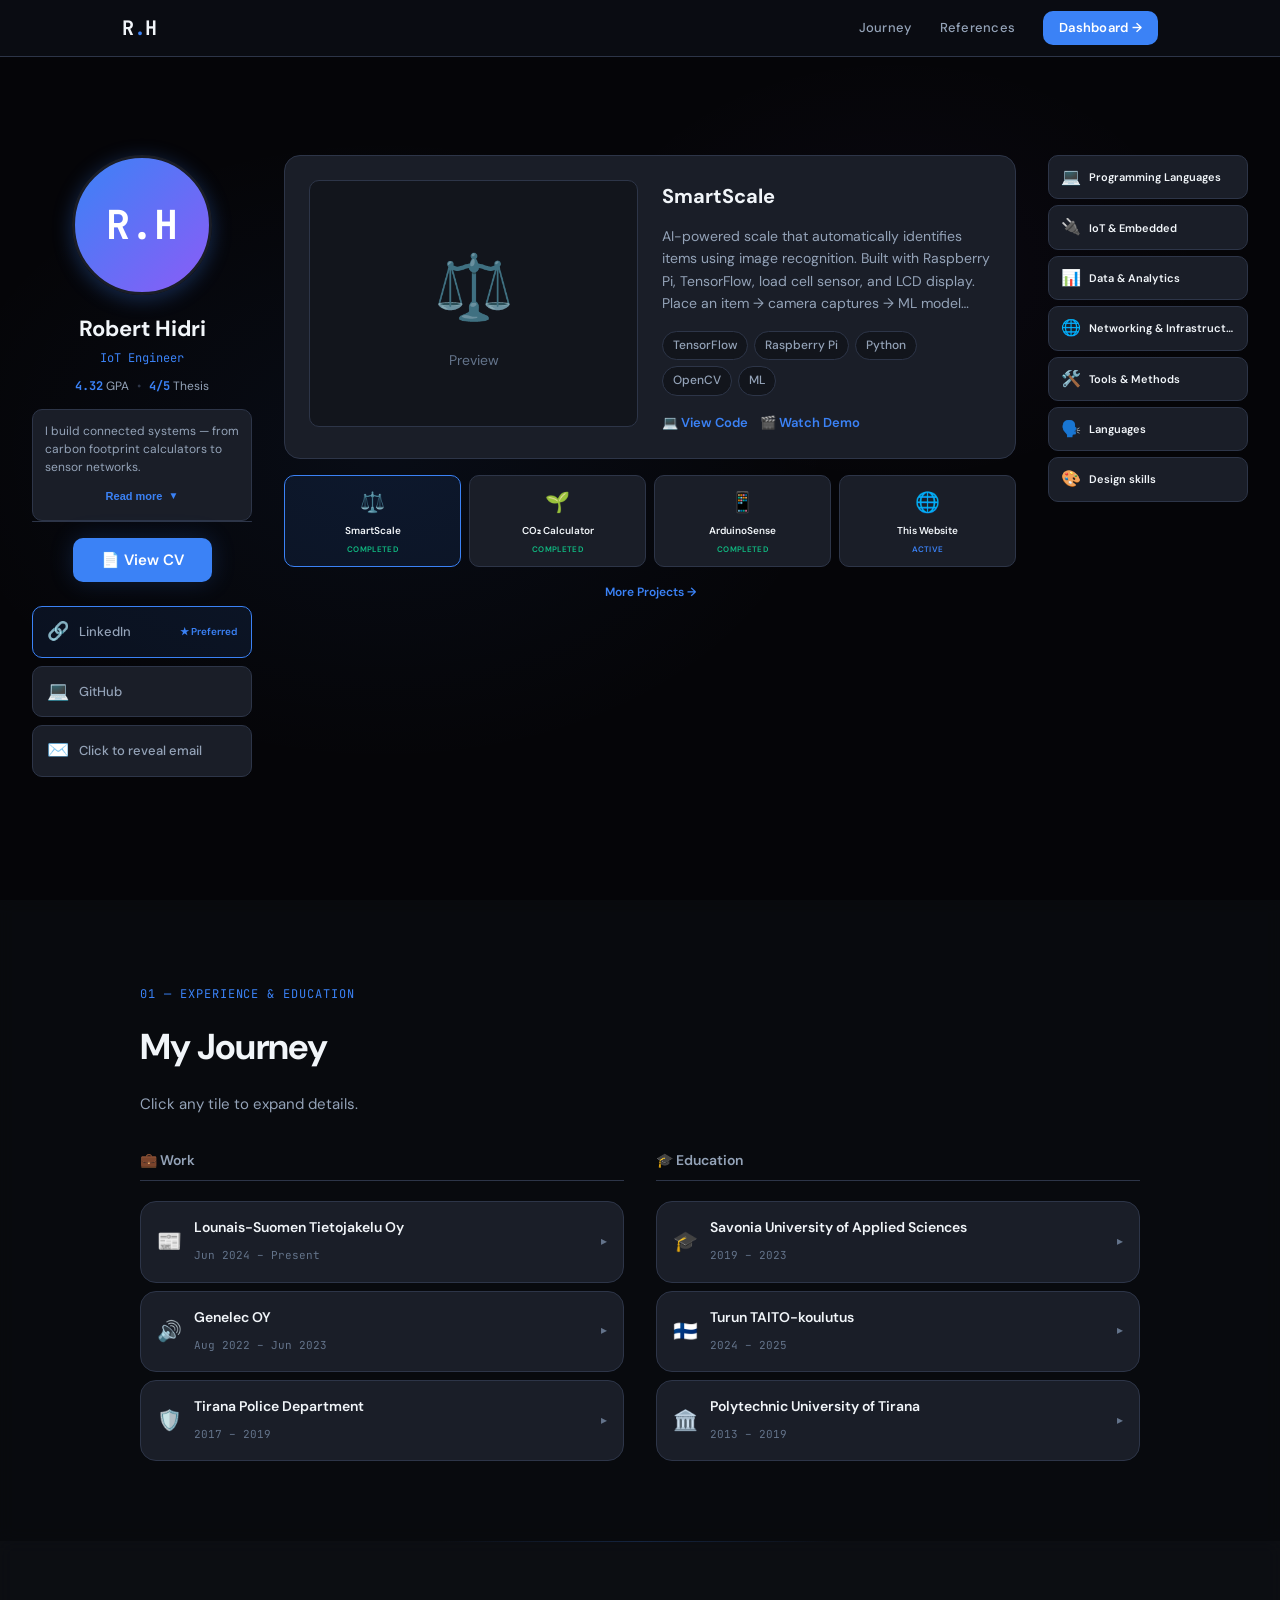
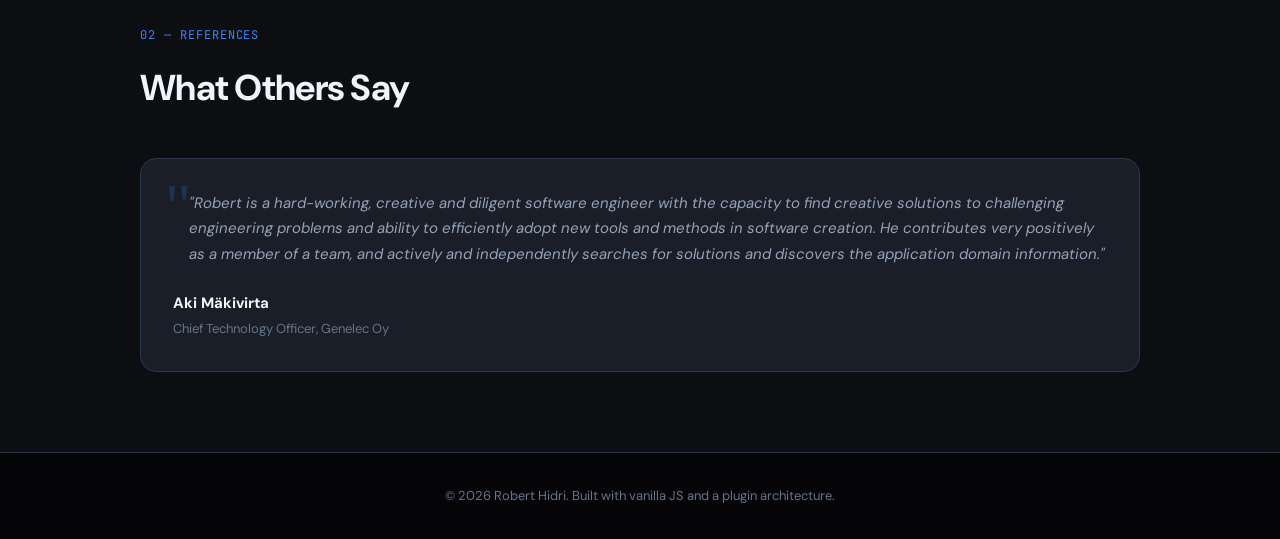
==== index.html @ 97deeb4b "adding image" ====
<!DOCTYPE html>

<html lang="en">


<head>








    <meta charset="UTF-8">
    <meta name="viewport" content="width=device-width, initial-scale=1.0">
    <meta name="description" content="Robert Hidri — IoT Engineer based in Finland. Building connected systems from carbon footprint calculators to sensor networks. Python, embedded systems, industrial IoT.">
    <meta name="keywords" content="IoT Engineer, Software Developer, Python, Embedded Systems, Finland, Turku, Carbon Footprint, Genelec">
    <meta name="author" content="Robert Hidri">
    <title>Robert Hidri — IoT Engineer</title>
    

    <!-- Open Graph for LinkedIn/Facebook sharing -->
    <meta property="og:title" content="Robert Hidri — IoT Engineer">
    <meta property="og:description" content="Building CO2 calculator based on product stack. Problem solver who explains complex tech through stories and analogies.">
    <meta property="og:type" content="website">
    <meta property="og:url" content="https://robert26912.github.io/portofolio/">
    <meta property="og:image" content="https://robert26912.github.io/portofolio/og-image.png">
    <meta property="og:image:width" content="1200">
    <meta property="og:image:height" content="630">
    <meta property="og:locale" content="en_US">
    <meta property="og:site_name" content="Robert Hidri Portfolio">
    

    <!-- Twitter Card -->
    <meta name="twitter:card" content="summary_large_image">
    <meta name="twitter:title" content="Robert Hidri — IoT Engineer">
    <meta name="twitter:description" content="Building connected systems from carbon footprint calculators to sensor networks.">
    <meta name="twitter:image" content="https://robert26912.github.io/portofolio/og-image.png">
    

    <!-- Favicon -->
    <link rel="icon" type="image/svg+xml" href="data:image/svg+xml,<svg xmlns='http://www.w3.org/2000/svg' viewBox='0 0 100 100'><text y='.9em' font-size='90'>⚡</text></svg>">
    
    <link rel="preconnect" href="https://fonts.googleapis.com">
    <link rel="preconnect" href="https://fonts.gstatic.com" crossorigin>
    <link href="https://fonts.googleapis.com/css2?family=DM+Sans:ital,wght@0,400;0,500;0,700&family=JetBrains+Mono:wght@400;500&display=swap" rel="stylesheet">
    <link rel="stylesheet" href="style.css">
    <link rel="stylesheet" href="responsive.css">




</head>

<body>


    <!-- ===== NAV ===== -->
    <nav class="nav">
        <div class="nav-inner">
            <a href="index.html" class="nav-logo">R<span class="accent">.</span>H</a>
            <div class="nav-links">
                <a href="#experience">Journey</a>
                <a href="#references">References</a>
                <a href="dashboard.html" class="nav-cta">Dashboard →</a>
            </div>
        </div>
    </nav>







    <!-- ===== HERO + PROJECTS COMBINED ===== -->
    <header class="hero-compact">




        <div class="hero-layout">



            <!-- Left Column: Profile + Contact -->
            <div class="left-column">



                <!-- Profile Card (Static Photo + Expandable Bio) -->
                <div class="profile-card" id="profileCard">




                    <!-- Static Photo -->
                    <div class="profile-photo-wrapper">

                        <div class="profile-photo" id="profilePhoto">
                            <span class="photo-placeholder">R.H</span>
                        </div>


                    </div>


                    
                    <h1 class="profile-name" id="heroName">Robert Hidri</h1>
                    <p class="profile-title" id="heroTitle">IoT Engineer</p>
                    


                    <!-- Quick Stats (always visible) -->
                    <div class="profile-quick-stats">
                        <span class="quick-stat"><strong>4.32</strong> GPA</span>
                        <span class="quick-stat-divider">•</span>
                        <span class="quick-stat"><strong>4/5</strong> Thesis</span>
                    </div>
                    

                    <!-- Expandable Bio Section -->
                    <div class="profile-bio-wrapper" id="bioWrapper">


                        <div class="profile-bio-preview" onclick="toggleBio()">
                            <p class="bio-teaser" id="bioTeaser">Building connected systems — from carbon footprint calculators to sensor networks.</p>
                            <button class="bio-expand-btn" id="bioExpandBtn">
                                <span class="expand-text">Read more</span>
                                <span class="expand-icon">▼</span>
                            </button>

                        </div>


                        <div class="profile-bio-full" id="bioFull">
                            <p class="bio-full-text" id="bioFullText">Loading...</p>
                            <div class="bio-highlights" id="bioHighlights"></div>
                        </div>



                    </div>
                    


                    <button class="btn btn-primary btn-sm" onclick="openCVModal()">📄 View CV</button>
                </div>



                <!-- Contact Tiles (below profile) -->
                <div class="contact-mini" id="contactMini">
                    <!-- Populated by JS -->
                </div>



            </div>



            <!-- Center: Project Showcase -->
            <div class="center-column">





                <div class="showcase-preview">




                    <div class="preview-media" id="previewMedia">

                        <div class="preview-placeholder">
                            <span class="preview-icon">🌱</span>
                            <span class="preview-text">Carbon Footprint Calculator</span>
                        </div>

                    </div>



                    <div class="preview-info" id="previewDetails">

                        <h3 class="preview-title">Select a Project</h3>
                        <p class="preview-description">Hover on tiles below to preview.</p>

                        <div class="preview-tags"></div>
                        <div class="preview-links"></div>

                    </div>





                </div>
                

                <!-- Project Tiles Row -->
                <div class="showcase-tiles" id="projectTiles">
                    <!-- Populated by JS -->
                </div>

                <a href="dashboard.html" class="showcase-more">More Projects →</a>



            </div>




            <!-- Right Column: Skills Tabs -->
            <div class="right-column">

                <div class="skills-sidebar" id="skillsSidebar">
                    <!-- Populated by JS -->
                </div>

            </div>





        </div>







    </header>














    <main>


        




        <!-- ===== EXPERIENCE & EDUCATION ===== -->
        <section id="experience" class="section">


            <div class="section-inner">





                <span class="section-tag">01 — Experience & Education</span>
                <h2>My Journey</h2>
                <p class="section-subtitle">Click any tile to expand details.</p>
                




                <div class="journey-grid">


                    <!-- Experience tiles -->
                    <div class="journey-column">
                        <h3 class="journey-heading">💼 Work</h3>
                        <div class="journey-tiles" id="experienceTiles"></div>
                    </div>
                    


                    <!-- Education tiles -->
                    <div class="journey-column">
                        <h3 class="journey-heading">🎓 Education</h3>
                        <div class="journey-tiles" id="educationTiles"></div>
                    </div>



                </div>








            </div>






        </section>








        <!-- ===== REFERENCES ===== -->
        <section id="references" class="section section-alt">

            <div class="section-inner">



                <span class="section-tag">02 — References</span>
                <h2>What Others Say</h2>


                <div class="references-grid" id="referencesGrid"></div>



            </div>


        </section>






    </main>









    <!-- CV Modal -->
    <div id="cvModal" class="modal">


        <div class="modal-content modal-cv">





            <div class="modal-header">
                <h3>📄 Curriculum Vitae</h3>
                <button class="modal-close" onclick="closeCVModal()">×</button>
            </div>



            <div class="modal-body">
                <iframe src="Robert_Hidri_CV.pdf" class="cv-preview"></iframe>
            </div>



            <div class="modal-footer">
                <a href="Robert_Hidri_CV.pdf" download class="btn btn-primary">⬇️ Download PDF</a>
                <button class="btn btn-ghost" onclick="closeCVModal()">Close</button>
            </div>




        </div>



    </div>









    <footer class="footer">

        <div class="footer-inner">
            <p>&copy; 2026 Robert Hidri. Built with vanilla JS and a plugin architecture.</p>
        </div>

    </footer>


    <script src="profile-loader.js"></script>



</body>













</html>
---- style.css ----
/* ===========================================
   DESIGN SYSTEM — Robert Hidri Portfolio
   
   Aesthetic: Technical-clean with warmth
   Font: DM Sans (body) + JetBrains Mono (code/accents)
   Palette: Deep navy + electric blue accent + warm grays
   =========================================== */

/* --- Variables --- */
:root {
    --bg:          #0a0c10;
    --bg-surface:  #12151c;
    --bg-card:     #1a1e28;
    --bg-alt:      #0e1116;
    --border:      #2d3548;
    --border-hover:#4a5568;

    --text:        #f1f5f9;
    --text-muted:  #94a3b8;
    --text-dim:    #64748b;

    --accent:      #3b82f6;
    --accent-glow: rgba(59, 130, 246, 0.2);
    --accent-dark: #2563eb;
    --accent-soft: rgba(59, 130, 246, 0.1);

    --font:       'DM Sans', -apple-system, sans-serif;
    --font-mono:  'JetBrains Mono', 'Courier New', monospace;

    --radius:      0.625rem;
    --radius-lg:   1rem;
    --transition:  0.25s cubic-bezier(0.4, 0, 0.2, 1);
}

/* --- Reset --- */
*, *::before, *::after {
    margin: 0;
    padding: 0;
    box-sizing: border-box;
}

html {
    scroll-behavior: smooth;
    scroll-padding-top: 5rem;
}

body {
    font-family: var(--font);
    line-height: 1.65;
    color: var(--text);
    background: #050508;
    -webkit-font-smoothing: antialiased;
    position: relative;
    overflow-x: hidden;
}

/* --- Floating Orbs Container --- */
.orbs-container {
    position: fixed;
    top: 0;
    left: 0;
    width: 100%;
    height: 100%;
    z-index: -1;
    overflow: hidden;
    pointer-events: none;
}

/* --- Individual Orbs --- */
.orb {
    position: absolute;
    border-radius: 50%;
    filter: blur(3px);
    opacity: 0.25;
}

/* Orb glow effect */
.orb::before {
    content: '';
    position: absolute;
    inset: -100%;
    border-radius: 50%;
    background: inherit;
    filter: blur(80px);
    opacity: 0.3;
}

/* Blue orbs */
.orb-blue {
    background: radial-gradient(circle at 30% 30%, 
        rgba(100, 160, 255, 0.8) 0%, 
        rgba(59, 130, 246, 0.6) 40%, 
        rgba(59, 130, 246, 0.2) 70%,
        transparent 100%);
    box-shadow: 
        0 0 20px rgba(59, 130, 246, 0.3),
        0 0 40px rgba(59, 130, 246, 0.2),
        inset 0 0 20px rgba(255, 255, 255, 0.1);
}

/* Purple orbs */
.orb-purple {
    background: radial-gradient(circle at 30% 30%, 
        rgba(180, 130, 255, 0.8) 0%, 
        rgba(139, 92, 246, 0.6) 40%, 
        rgba(139, 92, 246, 0.2) 70%,
        transparent 100%);
    box-shadow: 
        0 0 20px rgba(139, 92, 246, 0.3),
        0 0 40px rgba(139, 92, 246, 0.2),
        inset 0 0 20px rgba(255, 255, 255, 0.1);
}

/* Indigo orbs */
.orb-indigo {
    background: radial-gradient(circle at 30% 30%, 
        rgba(140, 140, 255, 0.8) 0%, 
        rgba(99, 102, 241, 0.6) 40%, 
        rgba(99, 102, 241, 0.2) 70%,
        transparent 100%);
    box-shadow: 
        0 0 20px rgba(99, 102, 241, 0.3),
        0 0 40px rgba(99, 102, 241, 0.2),
        inset 0 0 20px rgba(255, 255, 255, 0.1);
}

/* Orb sizes */
.orb-sm { width: 80px; height: 80px; }
.orb-md { width: 140px; height: 140px; }
.orb-lg { width: 200px; height: 200px; }
.orb-xl { width: 280px; height: 280px; }

/* Float animations - different speeds and paths */
@keyframes float1 {
    0%, 100% { transform: translate(0, 0) scale(1); }
    25% { transform: translate(30px, -40px) scale(1.05); }
    50% { transform: translate(-20px, -80px) scale(0.95); }
    75% { transform: translate(40px, -40px) scale(1.02); }
}

@keyframes float2 {
    0%, 100% { transform: translate(0, 0) scale(1); }
    33% { transform: translate(-50px, -30px) scale(1.03); }
    66% { transform: translate(30px, -60px) scale(0.97); }
}

@keyframes float3 {
    0%, 100% { transform: translate(0, 0) scale(1); }
    20% { transform: translate(40px, -20px) scale(0.98); }
    40% { transform: translate(-30px, -50px) scale(1.04); }
    60% { transform: translate(20px, -70px) scale(0.96); }
    80% { transform: translate(-40px, -30px) scale(1.02); }
}

@keyframes float4 {
    0%, 100% { transform: translate(0, 0) scale(1); }
    50% { transform: translate(-60px, -100px) scale(1.05); }
}

@keyframes pulse {
    0%, 100% { opacity: 0.5; }
    50% { opacity: 0.8; }
}

/* Individual orb positions and animations */
.orb-1 {
    top: 10%;
    left: 5%;
    animation: float1 25s ease-in-out infinite, pulse 8s ease-in-out infinite;
}

.orb-2 {
    top: 60%;
    left: 85%;
    animation: float2 30s ease-in-out infinite, pulse 10s ease-in-out infinite 2s;
}

.orb-3 {
    top: 30%;
    left: 75%;
    animation: float3 20s ease-in-out infinite, pulse 7s ease-in-out infinite 1s;
}

.orb-4 {
    top: 80%;
    left: 15%;
    animation: float4 35s ease-in-out infinite, pulse 12s ease-in-out infinite 3s;
}

.orb-5 {
    top: 45%;
    left: 50%;
    animation: float1 28s ease-in-out infinite reverse, pulse 9s ease-in-out infinite 4s;
}

.orb-6 {
    top: 15%;
    left: 60%;
    animation: float2 22s ease-in-out infinite, pulse 6s ease-in-out infinite;
}

.orb-7 {
    top: 70%;
    left: 40%;
    animation: float3 32s ease-in-out infinite reverse, pulse 11s ease-in-out infinite 2s;
}

.orb-8 {
    top: 5%;
    left: 30%;
    animation: float4 26s ease-in-out infinite, pulse 8s ease-in-out infinite 1s;
}

.orb-9 {
    top: 50%;
    left: 10%;
    animation: float1 24s ease-in-out infinite, pulse 7s ease-in-out infinite 3s;
}

.orb-10 {
    top: 85%;
    left: 70%;
    animation: float2 29s ease-in-out infinite reverse, pulse 10s ease-in-out infinite;
}

a {
    color: var(--accent);
    text-decoration: none;
    transition: color var(--transition);
}
a:hover { color: #60a5fa; }

img { max-width: 100%; display: block; }

/* --- Nav --- */
.nav {
    position: fixed;
    top: 0;
    left: 0;
    right: 0;
    z-index: 1000;
    background: rgba(12, 15, 20, 0.85);
    backdrop-filter: blur(12px);
    border-bottom: 1px solid var(--border);
}

.nav-inner {
    max-width: 1100px;
    margin: 0 auto;
    padding: 0 2rem;
    height: 3.5rem;
    display: flex;
    align-items: center;
    justify-content: space-between;
}

.nav-logo {
    font-family: var(--font-mono);
    font-size: 1.25rem;
    font-weight: 700;
    color: var(--text);
    letter-spacing: -0.02em;
}
.nav-logo:hover { color: var(--text); }
.nav-logo .accent { color: var(--accent); }

.nav-links {
    display: flex;
    align-items: center;
    gap: 1.75rem;
}

.nav-links a {
    font-size: 0.8125rem;
    font-weight: 500;
    color: var(--text-muted);
    letter-spacing: 0.02em;
    transition: color var(--transition);
}
.nav-links a:hover { color: var(--text); }

.nav-cta {
    padding: 0.4rem 1rem !important;
    background: var(--accent);
    color: white !important;
    border-radius: var(--radius);
    font-weight: 600 !important;
}
.nav-cta:hover { background: var(--accent-dark); color: white !important; }

/* Work in Progress Badge */
.wip-badge {
    display: inline-flex;
    align-items: center;
    gap: 0.375rem;
    padding: 0.25rem 0.625rem;
    font-size: 0.6875rem;
    font-weight: 600;
    text-transform: uppercase;
    letter-spacing: 0.05em;
    color: #fbbf24;
    background: rgba(251, 191, 36, 0.1);
    border: 1px solid rgba(251, 191, 36, 0.3);
    border-radius: 2rem;
}

.wip-badge::before {
    content: '🚧';
    font-size: 0.75rem;
}

/* --- Hero Compact (3-Column Layout) --- */
.hero-compact {
    position: relative;
    min-height: 100vh;
    display: flex;
    align-items: center;
    padding: 5rem 2rem 3rem;
    background: 
        radial-gradient(ellipse 50% 50% at 30% 50%, rgba(59, 130, 246, 0.06) 0%, transparent 70%),
        radial-gradient(ellipse 40% 40% at 70% 30%, rgba(139, 92, 246, 0.04) 0%, transparent 60%);
}

.hero-layout {
    max-width: 1300px;
    margin: 0 auto;
    display: grid;
    grid-template-columns: 220px 1fr 200px;
    gap: 2rem;
    align-items: start;
    width: 100%;
}

/* Left Column: Profile + Contact */
.left-column {
    display: flex;
    flex-direction: column;
    gap: 1.5rem;
    position: sticky;
    top: 5rem;
}

/* Profile Card (Static Photo + Expandable Bio) */
.profile-card {
    text-align: center;
}

/* Profile Photo - Static */
.profile-photo-wrapper {
    width: 140px;
    height: 140px;
    margin: 0 auto 1rem;
    position: relative;
}

.profile-photo {
    width: 100%;
    height: 100%;
    border-radius: 50%;
    background: linear-gradient(135deg, var(--accent), #8b5cf6);
    display: flex;
    align-items: center;
    justify-content: center;
    font-family: var(--font-mono);
    font-size: 2.5rem;
    font-weight: 700;
    color: white;
    border: 3px solid var(--bg-card);
    box-shadow: 0 4px 20px rgba(59, 130, 246, 0.3);
    overflow: hidden;
}

.profile-photo img {
    width: 100%;
    height: 100%;
    object-fit: cover;
}

.profile-name {
    font-size: 1.375rem;
    font-weight: 700;
    margin-bottom: 0.125rem;
}

.profile-title {
    font-family: var(--font-mono);
    font-size: 0.75rem;
    color: var(--accent);
    margin-bottom: 0.5rem;
}

/* Quick Stats Row */
.profile-quick-stats {
    display: flex;
    justify-content: center;
    align-items: center;
    gap: 0.5rem;
    margin-bottom: 0.75rem;
    font-size: 0.75rem;
    color: var(--text-muted);
}

.quick-stat strong {
    color: var(--accent);
    font-family: var(--font-mono);
}

.quick-stat-divider {
    color: var(--border);
}

/* Expandable Bio Section */
.profile-bio-wrapper {
    margin-bottom: 1rem;
    text-align: left;
}

.profile-bio-preview {
    background: var(--bg-card);
    border: 1px solid var(--border);
    border-radius: var(--radius);
    padding: 0.75rem;
    cursor: pointer;
    transition: all var(--transition);
}

.profile-bio-preview:hover {
    border-color: var(--accent);
}

.bio-teaser {
    font-size: 0.75rem;
    color: var(--text-muted);
    line-height: 1.5;
    margin-bottom: 0.5rem;
}

.bio-expand-btn {
    display: flex;
    align-items: center;
    justify-content: center;
    gap: 0.375rem;
    width: 100%;
    padding: 0.375rem;
    background: transparent;
    border: none;
    color: var(--accent);
    font-size: 0.6875rem;
    font-weight: 600;
    cursor: pointer;
    transition: all var(--transition);
}

.bio-expand-btn:hover {
    color: #60a5fa;
}

.expand-icon {
    font-size: 0.625rem;
    transition: transform 0.3s ease;
}

/* Expanded state */
.profile-bio-wrapper.expanded .expand-icon {
    transform: rotate(180deg);
}

.profile-bio-wrapper.expanded .profile-bio-preview {
    border-bottom-left-radius: 0;
    border-bottom-right-radius: 0;
    border-bottom-color: transparent;
}

.profile-bio-full {
    max-height: 0;
    overflow: hidden;
    background: var(--bg-card);
    border: 1px solid var(--border);
    border-top: none;
    border-bottom-left-radius: var(--radius);
    border-bottom-right-radius: var(--radius);
    transition: max-height 0.4s ease, padding 0.3s ease;
}

.profile-bio-wrapper.expanded .profile-bio-full {
    max-height: 500px;
    padding: 0.75rem;
}

.bio-full-text {
    font-size: 0.75rem;
    color: var(--text-muted);
    line-height: 1.6;
    margin-bottom: 0.75rem;
}

.bio-highlights {
    display: flex;
    flex-wrap: wrap;
    gap: 0.375rem;
}

.bio-highlight {
    display: inline-flex;
    align-items: center;
    gap: 0.25rem;
    padding: 0.25rem 0.5rem;
    background: var(--accent-soft);
    border-radius: 2rem;
    font-size: 0.625rem;
    color: var(--accent);
}

.profile-actions {
    display: flex;
    justify-content: center;
}

.btn-sm {
    padding: 0.4rem 0.875rem;
    font-size: 0.75rem;
}

/* Contact Mini Tiles */
.contact-mini {
    display: flex;
    flex-direction: column;
    gap: 0.5rem;
}

.contact-mini-tile {
    display: flex;
    align-items: center;
    gap: 0.625rem;
    padding: 0.625rem 0.875rem;
    background: var(--bg-card);
    border: 1px solid var(--border);
    border-radius: var(--radius);
    font-size: 0.8125rem;
    color: var(--text-muted);
    text-decoration: none;
    transition: all var(--transition);
}

.contact-mini-tile:hover {
    border-color: var(--accent);
    color: var(--text);
    transform: translateX(4px);
}

.contact-mini-tile.preferred {
    border-color: var(--accent);
    background: var(--accent-soft);
}

.contact-mini-tile.preferred:hover {
    box-shadow: 0 4px 12px rgba(59, 130, 246, 0.2);
}

.contact-mini-icon {
    font-size: 1.125rem;
}

.contact-mini-label {
    flex: 1;
    font-weight: 500;
}

.contact-mini-badge {
    font-size: 0.625rem;
    color: var(--accent);
    font-weight: 600;
}

.contact-mini-tile.revealed {
    background: var(--accent-soft);
    border-color: var(--accent);
}

.contact-mini-email {
    font-family: var(--font-mono);
    font-size: 0.6875rem;
    color: var(--text);
}

/* CV Modal */
.modal {
    position: fixed;
    top: 0;
    left: 0;
    width: 100%;
    height: 100%;
    background: rgba(0, 0, 0, 0.8);
    backdrop-filter: blur(8px);
    z-index: 2000;
    display: flex;
    align-items: center;
    justify-content: center;
    opacity: 0;
    pointer-events: none;
    transition: opacity 0.3s ease;
}

.modal.active {
    opacity: 1;
    pointer-events: all;
}

.modal-content {
    background: var(--bg-surface);
    border: 1px solid var(--border);
    border-radius: var(--radius-lg);
    max-width: 90vw;
    max-height: 90vh;
    display: flex;
    flex-direction: column;
    overflow: hidden;
}

.modal-cv {
    width: 800px;
    height: 85vh;
}

.modal-header {
    display: flex;
    align-items: center;
    justify-content: space-between;
    padding: 1rem 1.5rem;
    border-bottom: 1px solid var(--border);
}

.modal-header h3 {
    font-size: 1rem;
    font-weight: 600;
}

.modal-close {
    background: none;
    border: none;
    color: var(--text-muted);
    font-size: 1.5rem;
    cursor: pointer;
    padding: 0;
    line-height: 1;
    transition: color 0.2s;
}

.modal-close:hover {
    color: var(--text);
}

.modal-body {
    flex: 1;
    overflow: hidden;
}

.cv-preview {
    width: 100%;
    height: 100%;
    border: none;
}

.modal-footer {
    display: flex;
    gap: 0.75rem;
    justify-content: flex-end;
    padding: 1rem 1.5rem;
    border-top: 1px solid var(--border);
}

/* Center Column: Project Showcase */
.center-column {
    display: flex;
    flex-direction: column;
    gap: 1rem;
}

.showcase-preview {
    display: grid;
    grid-template-columns: 1fr 1fr;
    gap: 1.5rem;
    background: var(--bg-card);
    border: 1px solid var(--border);
    border-radius: var(--radius-lg);
    padding: 1.5rem;
    min-height: 260px;
}

.showcase-preview .preview-media {
    aspect-ratio: 4/3;
    background: var(--bg-surface);
    border: 1px solid var(--border);
    border-radius: var(--radius);
    display: flex;
    align-items: center;
    justify-content: center;
}

.preview-placeholder {
    display: flex;
    flex-direction: column;
    align-items: center;
    gap: 0.5rem;
    color: var(--text-dim);
}

.preview-icon {
    font-size: 3rem;
}

.preview-text {
    font-size: 0.75rem;
}

.preview-info {
    display: flex;
    flex-direction: column;
}

.preview-title {
    font-size: 1rem;
    font-weight: 700;
    margin-bottom: 0.375rem;
}

.preview-description {
    font-size: 0.75rem;
    color: var(--text-muted);
    line-height: 1.6;
    margin-bottom: 0.5rem;
    flex: 1;
    overflow: hidden;
    display: -webkit-box;
    -webkit-line-clamp: 4;
    -webkit-box-orient: vertical;
}

.preview-tags {
    display: flex;
    flex-wrap: wrap;
    gap: 0.25rem;
    margin-bottom: 0.5rem;
}

.preview-tag {
    font-size: 0.625rem;
    padding: 0.2rem 0.5rem;
    background: rgba(59, 130, 246, 0.15);
    border: 1px solid rgba(59, 130, 246, 0.3);
    border-radius: 2rem;
    color: var(--accent);
    font-weight: 500;
}

.preview-links {
    display: flex;
    gap: 0.5rem;
    flex-wrap: wrap;
}

.preview-link {
    font-size: 0.6875rem;
    font-weight: 600;
    color: var(--accent);
}

.no-links {
    font-size: 0.6875rem;
    color: var(--text-dim);
    font-style: italic;
}

.wip-badge-sm {
    font-size: 0.5rem;
    padding: 0.1rem 0.3rem;
    background: rgba(251, 191, 36, 0.1);
    color: #fbbf24;
    border-radius: 2rem;
    font-weight: 600;
    text-transform: uppercase;
    margin-left: 0.25rem;
    vertical-align: middle;
}

/* Project Tiles Row */
.showcase-tiles {
    display: flex;
    gap: 0.5rem;
}

.showcase-tiles .project-tile {
    flex: 1;
    background: var(--bg-card);
    border: 1px solid var(--border);
    border-radius: var(--radius);
    padding: 0.625rem;
    cursor: pointer;
    transition: all var(--transition);
    display: flex;
    flex-direction: column;
    align-items: center;
    text-align: center;
    gap: 0.25rem;
}

.showcase-tiles .project-tile:hover {
    border-color: var(--border-hover);
    transform: translateY(-2px);
}

.showcase-tiles .project-tile.active {
    border-color: var(--accent);
    background: var(--accent-soft);
}

.showcase-tiles .tile-icon {
    font-size: 1.25rem;
}

.showcase-tiles .tile-name {
    font-size: 0.625rem;
    font-weight: 600;
    white-space: nowrap;
    overflow: hidden;
    text-overflow: ellipsis;
    max-width: 100%;
}

.showcase-tiles .tile-status {
    font-size: 0.5rem;
    font-weight: 600;
    text-transform: uppercase;
}

.status-done { color: #10b981; }
.status-active { color: var(--accent); }
.status-wip { color: #fbbf24; }

.showcase-more {
    text-align: center;
    font-size: 0.75rem;
    color: var(--accent);
    font-weight: 600;
}

/* Right Column: Skills Sidebar */
.right-column {
    position: sticky;
    top: 5rem;
}

.skills-sidebar {
    display: flex;
    flex-direction: column;
    gap: 0.375rem;
}

.skill-tab {
    background: var(--bg-card);
    border: 1px solid var(--border);
    border-radius: var(--radius);
    padding: 0.5rem 0.75rem;
    cursor: pointer;
    transition: all 0.5s cubic-bezier(0.4, 0, 0.2, 1);
    overflow: hidden;
}

.skill-tab:hover {
    border-color: var(--border-hover);
    background: rgba(59, 130, 246, 0.03);
}

.skill-tab.expanded {
    border-color: var(--accent);
    background: var(--accent-soft);
}

.skill-tab-header {
    display: flex;
    align-items: center;
    gap: 0.5rem;
}

.skill-tab-icon {
    font-size: 1rem;
    transition: transform 0.3s ease;
}

.skill-tab.expanded .skill-tab-icon {
    transform: scale(1.1);
}

.skill-tab-name {
    font-size: 0.6875rem;
    font-weight: 600;
    white-space: nowrap;
    overflow: hidden;
    text-overflow: ellipsis;
    flex: 1;
}

.skill-tab-expand {
    max-height: 0;
    overflow: hidden;
    transition: max-height 0.5s cubic-bezier(0.4, 0, 0.2, 1), 
                margin-top 0.5s cubic-bezier(0.4, 0, 0.2, 1), 
                opacity 0.4s ease;
    opacity: 0;
}

.skill-tab.expanded .skill-tab-expand {
    max-height: 200px;
    margin-top: 0.5rem;
    opacity: 1;
}

.skill-tab-items {
    display: flex;
    flex-wrap: wrap;
    gap: 0.25rem;
}

.skill-item {
    font-size: 0.5625rem;
    padding: 0.2rem 0.4rem;
    background: var(--bg-surface);
    border: 1px solid var(--border);
    border-radius: 2rem;
    color: var(--text-muted);
    transition: all 0.3s ease;
}

/* Responsive */
@media (max-width: 1000px) {
    .hero-layout {
        grid-template-columns: 1fr;
        gap: 2rem;
    }
    
    .left-column, .right-column {
        position: relative;
        top: 0;
    }
    
    .left-column {
        flex-direction: row;
        flex-wrap: wrap;
        justify-content: center;
        align-items: center;
    }
    
    .contact-mini {
        flex-direction: row;
        flex-wrap: wrap;
    }
    
    .skills-sidebar {
        flex-direction: row;
        flex-wrap: wrap;
    }
    
    .skill-tab {
        flex: 1;
        min-width: 120px;
    }
    
    .showcase-preview {
        grid-template-columns: 1fr;
    }
}

/* --- Buttons --- */
.btn {
    display: inline-flex;
    align-items: center;
    padding: 0.75rem 1.75rem;
    font-family: var(--font);
    font-size: 0.9375rem;
    font-weight: 600;
    border: none;
    border-radius: var(--radius);
    cursor: pointer;
    transition: all var(--transition);
    text-decoration: none;
}

.btn-primary {
    background: var(--accent);
    color: white;
    box-shadow: 0 0 24px rgba(59, 130, 246, 0.2);
}
.btn-primary:hover {
    background: var(--accent-dark);
    color: white;
    box-shadow: 0 0 32px rgba(59, 130, 246, 0.35);
    transform: translateY(-1px);
}

.btn-ghost {
    background: transparent;
    color: var(--text-muted);
    border: 1px solid var(--border);
}
.btn-ghost:hover {
    border-color: var(--border-hover);
    color: var(--text);
}

.btn-lg {
    padding: 1rem 2.25rem;
    font-size: 1rem;
}

/* --- Sections --- */
.section {
    padding: 5rem 2rem;
    position: relative;
    background: rgba(10, 12, 16, 0.75);
    backdrop-filter: blur(8px);
}

/* Alternating section backgrounds for visual rhythm */
.section-alt {
    background: rgba(14, 17, 22, 0.8);
}

/* Subtle section dividers */
.section::before {
    content: '';
    position: absolute;
    top: 0;
    left: 50%;
    transform: translateX(-50%);
    width: 60%;
    max-width: 400px;
    height: 1px;
    background: linear-gradient(90deg, 
        transparent 0%, 
        rgba(59, 130, 246, 0.2) 50%,
        transparent 100%
    );
}

.section:first-of-type::before,
.hero + main .section:first-child::before {
    display: none;
}

.section-inner {
    max-width: 1000px;
    margin: 0 auto;
}

.section-cta {
    background: rgba(20, 24, 32, 0.95);
    border-top: 1px solid rgba(59, 130, 246, 0.15);
    border-bottom: 1px solid rgba(59, 130, 246, 0.15);
}

.section-tag {
    display: inline-block;
    font-family: var(--font-mono);
    font-size: 0.75rem;
    color: var(--accent);
    letter-spacing: 0.08em;
    text-transform: uppercase;
    margin-bottom: 0.75rem;
}

.section h2 {
    font-size: clamp(1.75rem, 4vw, 2.25rem);
    font-weight: 700;
    letter-spacing: -0.02em;
    margin-bottom: 2.5rem;
}

.section-subtitle {
    color: var(--text-muted);
    font-size: 0.9375rem;
    margin-top: -1.5rem;
    margin-bottom: 2rem;
}
.section-subtitle a {
    color: var(--accent);
}

/* --- Project Showcase --- */
.project-showcase {
    display: grid;
    grid-template-columns: 1fr 280px;
    gap: 1.5rem;
    min-height: 400px;
}

.project-preview {
    display: flex;
    flex-direction: column;
    gap: 1rem;
}

.preview-media {
    background: var(--bg-card);
    border: 1px solid var(--border);
    border-radius: var(--radius-lg);
    aspect-ratio: 16 / 9;
    display: flex;
    align-items: center;
    justify-content: center;
    overflow: hidden;
}

.preview-placeholder {
    display: flex;
    flex-direction: column;
    align-items: center;
    gap: 0.5rem;
    color: var(--text-dim);
}

.preview-icon {
    font-size: 4rem;
    opacity: 0.8;
}

.preview-text {
    font-size: 0.875rem;
}

.preview-image,
.preview-video {
    width: 100%;
    height: 100%;
    object-fit: cover;
}

.preview-thumbnails {
    display: flex;
    gap: 0.5rem;
    overflow-x: auto;
    padding-bottom: 0.5rem;
}

.thumb {
    width: 60px;
    height: 60px;
    border-radius: var(--radius);
    overflow: hidden;
    border: 2px solid var(--border);
    cursor: pointer;
    flex-shrink: 0;
    transition: all var(--transition);
}
.thumb:hover,
.thumb.active {
    border-color: var(--accent);
}
.thumb img {
    width: 100%;
    height: 100%;
    object-fit: cover;
}

.preview-details {
    background: var(--bg-card);
    border: 1px solid var(--border);
    border-radius: var(--radius-lg);
    padding: 1.5rem;
    flex: 1;
}

.preview-title {
    font-size: 1.25rem;
    font-weight: 700;
    margin-bottom: 0.75rem;
    display: flex;
    align-items: center;
    gap: 0.5rem;
}

.wip-badge-sm {
    font-size: 0.625rem;
    padding: 0.15rem 0.5rem;
    background: rgba(251, 191, 36, 0.1);
    color: #fbbf24;
    border-radius: 2rem;
    font-weight: 600;
    text-transform: uppercase;
    letter-spacing: 0.04em;
}

.preview-description {
    font-size: 0.875rem;
    color: var(--text-muted);
    line-height: 1.6;
    margin-bottom: 1rem;
}

.preview-tags {
    display: flex;
    flex-wrap: wrap;
    gap: 0.375rem;
    margin-bottom: 1rem;
}

.preview-tag {
    font-size: 0.75rem;
    padding: 0.25rem 0.625rem;
    background: var(--bg-surface);
    border: 1px solid var(--border);
    border-radius: 2rem;
    color: var(--text-muted);
}

.preview-links {
    display: flex;
    flex-wrap: wrap;
    gap: 0.75rem;
}

.preview-link {
    font-size: 0.8125rem;
    font-weight: 600;
    color: var(--accent);
    display: inline-flex;
    align-items: center;
    gap: 0.25rem;
}
.preview-link:hover {
    color: #60a5fa;
}

.no-links {
    font-size: 0.8125rem;
    color: var(--text-dim);
    font-style: italic;
}

/* Project Tiles */
.project-tiles {
    display: flex;
    flex-direction: column;
    gap: 0.75rem;
}

.project-tile {
    background: var(--bg-card);
    border: 1px solid var(--border);
    border-radius: var(--radius-lg);
    padding: 1rem 1.25rem;
    display: flex;
    align-items: center;
    gap: 1rem;
    cursor: pointer;
    transition: all var(--transition);
}

.project-tile:hover {
    border-color: var(--border-hover);
    transform: translateX(-4px);
}

.project-tile.active {
    border-color: var(--accent);
    background: var(--accent-soft);
}

.tile-icon {
    font-size: 1.5rem;
    flex-shrink: 0;
}

.tile-content {
    flex: 1;
    min-width: 0;
}

.tile-content h4 {
    font-size: 0.9375rem;
    font-weight: 600;
    margin-bottom: 0.25rem;
    white-space: nowrap;
    overflow: hidden;
    text-overflow: ellipsis;
}

.tile-status {
    font-size: 0.6875rem;
    font-weight: 600;
    text-transform: uppercase;
    letter-spacing: 0.04em;
}

.status-done { color: #10b981; }
.status-active { color: var(--accent); }
.status-wip { color: #fbbf24; }

.projects-cta {
    text-align: center;
    margin-top: 2rem;
}

/* --- Journey Grid (Experience & Education) --- */
.journey-grid {
    display: grid;
    grid-template-columns: 1fr 1fr;
    gap: 2rem;
}

.journey-column {
    display: flex;
    flex-direction: column;
    gap: 0.75rem;
}

.journey-heading {
    font-size: 0.875rem;
    font-weight: 600;
    color: var(--text-muted);
    margin-bottom: 0.5rem;
    padding-bottom: 0.5rem;
    border-bottom: 1px solid var(--border);
}

.journey-tiles {
    display: flex;
    flex-direction: column;
    gap: 0.5rem;
}

.journey-tile {
    background: var(--bg-card);
    border: 1px solid var(--border);
    border-radius: var(--radius-lg);
    cursor: pointer;
    transition: all var(--transition);
    overflow: hidden;
}

.journey-tile:hover {
    border-color: var(--border-hover);
}

.journey-tile.expanded {
    border-color: var(--accent);
    background: var(--accent-soft);
}

.tile-header {
    display: flex;
    align-items: center;
    gap: 0.75rem;
    padding: 0.875rem 1rem;
}

.journey-tile .tile-icon {
    font-size: 1.25rem;
    flex-shrink: 0;
}

.tile-info {
    flex: 1;
    min-width: 0;
}

.tile-info h4 {
    font-size: 0.875rem;
    font-weight: 600;
    margin-bottom: 0.125rem;
    white-space: nowrap;
    overflow: hidden;
    text-overflow: ellipsis;
}

.tile-date {
    font-size: 0.6875rem;
    color: var(--text-dim);
    font-family: var(--font-mono);
}

.tile-arrow {
    color: var(--text-dim);
    transition: transform var(--transition);
    font-size: 0.75rem;
}

.journey-tile.expanded .tile-arrow {
    transform: rotate(90deg);
    color: var(--accent);
}

/* Expandable content */
.tile-expand {
    max-height: 0;
    overflow: hidden;
    transition: max-height 0.3s ease, padding 0.3s ease;
    padding: 0 1rem;
}

.journey-tile.expanded .tile-expand {
    max-height: 400px;
    padding: 0 1rem 1rem;
}

.tile-role {
    font-size: 0.8125rem;
    color: var(--accent);
    margin-bottom: 0.5rem;
    font-weight: 500;
}

.tile-desc {
    font-size: 0.8125rem;
    color: var(--text-muted);
    line-height: 1.6;
    margin-bottom: 0.75rem;
}

.tile-gpa {
    font-family: var(--font-mono);
    font-size: 0.75rem;
    color: var(--accent);
    margin-bottom: 0.5rem;
}

.tile-thesis {
    background: var(--bg-surface);
    border: 1px solid var(--border);
    border-left: 2px solid var(--accent);
    border-radius: var(--radius);
    padding: 0.75rem;
    margin-bottom: 0.75rem;
    font-size: 0.8125rem;
}

.tile-thesis .thesis-grade {
    color: var(--accent);
    font-family: var(--font-mono);
    font-size: 0.75rem;
}

.tile-thesis .thesis-link {
    display: inline-block;
    margin-top: 0.375rem;
    font-size: 0.75rem;
    font-weight: 600;
}

.tile-tags {
    display: flex;
    flex-wrap: wrap;
    gap: 0.25rem;
}

/* Responsive */
@media (max-width: 768px) {
    .journey-grid {
        grid-template-columns: 1fr;
        gap: 1.5rem;
    }
}

/* Responsive */
@media (max-width: 768px) {
    .project-showcase {
        grid-template-columns: 1fr;
    }
    
    .project-tiles {
        flex-direction: row;
        overflow-x: auto;
        padding-bottom: 0.5rem;
    }
    
    .project-tile {
        flex-shrink: 0;
        min-width: 160px;
    }
    
    .project-tile:hover {
        transform: translateY(-2px);
    }
}

/* --- About --- */
.about-grid {
    display: grid;
    grid-template-columns: 1fr 1fr;
    gap: 3rem;
    align-items: start;
}

.about-text p {
    color: var(--text-muted);
    margin-bottom: 1.25rem;
    font-size: 0.9375rem;
}
.about-text strong { color: var(--text); }

.about-highlights {
    display: grid;
    grid-template-columns: 1fr 1fr;
    gap: 1rem;
}

.highlight-card {
    background: var(--bg-card);
    border: 1px solid var(--border);
    border-radius: var(--radius-lg);
    padding: 1.25rem;
    transition: all var(--transition);
}
.highlight-card:hover {
    border-color: var(--border-hover);
    transform: translateY(-2px);
}

.highlight-icon {
    font-size: 1.5rem;
    display: block;
    margin-bottom: 0.5rem;
}

.highlight-card h4 {
    font-size: 0.875rem;
    font-weight: 600;
    margin-bottom: 0.25rem;
}

.highlight-card p {
    font-size: 0.8125rem;
    color: var(--text-dim);
    line-height: 1.5;
}

/* --- Skills --- */
.skills-grid {
    display: grid;
    grid-template-columns: 1fr 1fr;
    gap: 2rem;
}

.skill-group h4 {
    font-size: 0.8125rem;
    font-weight: 600;
    color: var(--text-muted);
    text-transform: uppercase;
    letter-spacing: 0.06em;
    margin-bottom: 0.75rem;
}

.skill-pills {
    display: flex;
    flex-wrap: wrap;
    gap: 0.5rem;
}

.pill {
    display: inline-block;
    padding: 0.375rem 0.875rem;
    font-size: 0.8125rem;
    font-weight: 500;
    background: var(--bg-card);
    border: 1px solid var(--border);
    border-radius: 2rem;
    color: var(--text-muted);
    transition: all var(--transition);
}
.pill:hover {
    border-color: var(--accent);
    color: var(--accent);
}

.pill-sm {
    padding: 0.25rem 0.625rem;
    font-size: 0.75rem;
}

/* --- Timeline --- */
.timeline {
    position: relative;
    padding-left: 2rem;
}
.timeline::before {
    content: '';
    position: absolute;
    left: 0;
    top: 0.5rem;
    bottom: 0.5rem;
    width: 2px;
    background: var(--border);
}

.timeline-item {
    position: relative;
    margin-bottom: 2.5rem;
}
.timeline-item:last-child { margin-bottom: 0; }

.timeline-marker {
    position: absolute;
    left: -2rem;
    top: 0.4rem;
    width: 12px;
    height: 12px;
    background: var(--accent);
    border-radius: 50%;
    transform: translateX(-5px);
    box-shadow: 0 0 0 4px var(--bg), 0 0 0 5px var(--border);
}

.timeline-header {
    display: flex;
    align-items: baseline;
    gap: 1rem;
    flex-wrap: wrap;
    margin-bottom: 0.25rem;
}

.timeline-header h3 {
    font-size: 1.125rem;
    font-weight: 700;
}

.timeline-date {
    font-family: var(--font-mono);
    font-size: 0.8125rem;
    color: var(--text-dim);
}

.timeline-location {
    font-size: 0.8125rem;
    color: var(--accent);
    margin-bottom: 0.75rem;
}

.timeline-content > p {
    color: var(--text-muted);
    font-size: 0.9375rem;
    margin-bottom: 1rem;
}

.timeline-tags {
    display: flex;
    flex-wrap: wrap;
    gap: 0.5rem;
}

/* --- Contact --- */
.contact-grid {
    display: grid;
    grid-template-columns: repeat(3, 1fr);
    gap: 1rem;
}

.contact-card {
    display: flex;
    flex-direction: column;
    align-items: center;
    gap: 0.375rem;
    padding: 2rem 1.5rem;
    background: var(--bg-card);
    border: 1px solid var(--border);
    border-radius: var(--radius-lg);
    text-decoration: none;
    transition: all var(--transition);
}
.contact-card:hover {
    border-color: var(--accent);
    transform: translateY(-3px);
    box-shadow: 0 8px 30px rgba(59, 130, 246, 0.1);
}

.contact-icon { font-size: 1.75rem; }
.contact-label {
    font-size: 0.75rem;
    color: var(--text-dim);
    text-transform: uppercase;
    letter-spacing: 0.08em;
}
.contact-value {
    font-size: 0.875rem;
    color: var(--text-muted);
    font-weight: 500;
}

/* Protected contact (click to reveal) */
.contact-card-protected {
    cursor: pointer;
}
.contact-card-protected:hover {
    border-color: var(--accent);
}

.contact-hint {
    display: block;
    font-size: 0.6875rem;
    color: var(--text-dim);
    margin-top: 0.25rem;
}

.contact-card-revealed {
    cursor: pointer;
}
.contact-card-revealed .contact-hint {
    color: var(--accent);
}

/* Preferred contact (LinkedIn) */
.contact-card-preferred {
    border-color: var(--accent);
    background: var(--accent-soft);
    position: relative;
}
.contact-card-preferred:hover {
    border-color: var(--accent);
    box-shadow: 0 8px 30px rgba(59, 130, 246, 0.25);
}

.contact-badge {
    display: block;
    font-size: 0.6875rem;
    font-weight: 600;
    color: var(--accent);
    margin-top: 0.25rem;
}

/* Static contact (location) */
.contact-card-static {
    cursor: default;
}
.contact-card-static:hover {
    transform: none;
    box-shadow: none;
}

/* Contact note */
.contact-note {
    text-align: center;
    color: var(--text-muted);
    font-size: 0.875rem;
    margin-bottom: 1.5rem;
}

/* --- Education specific --- */
.timeline-gpa {
    font-family: var(--font-mono);
    font-size: 0.8125rem;
    color: var(--accent);
    margin-bottom: 0.75rem;
}

.thesis-card {
    background: var(--bg-card);
    border: 1px solid var(--border);
    border-left: 3px solid var(--accent);
    border-radius: var(--radius);
    padding: 1rem;
    margin: 0.75rem 0;
    font-size: 0.875rem;
}

.thesis-grade {
    color: var(--accent);
    font-family: var(--font-mono);
    font-size: 0.8125rem;
}

.thesis-link {
    display: inline-block;
    margin-top: 0.5rem;
    font-size: 0.8125rem;
    font-weight: 600;
}

/* --- References --- */
.references-grid {
    display: grid;
    grid-template-columns: 1fr;
    gap: 1.5rem;
}

.reference-card {
    background: var(--bg-card);
    border: 1px solid var(--border);
    border-radius: var(--radius-lg);
    padding: 2rem;
    position: relative;
}

.reference-card::before {
    content: '"';
    position: absolute;
    top: 1rem;
    left: 1.5rem;
    font-size: 4rem;
    font-family: Georgia, serif;
    color: var(--accent);
    opacity: 0.2;
    line-height: 1;
}

.reference-card blockquote {
    font-size: 0.9375rem;
    font-style: italic;
    color: var(--text-muted);
    line-height: 1.7;
    margin-bottom: 1.5rem;
    padding-left: 1rem;
}

.reference-author {
    display: flex;
    flex-direction: column;
    gap: 0.125rem;
}

.reference-author strong {
    font-size: 0.9375rem;
    color: var(--text);
}

.reference-author span {
    font-size: 0.8125rem;
    color: var(--text-dim);
}

/* --- Hobbies --- */
.hobbies-grid {
    display: grid;
    grid-template-columns: repeat(auto-fit, minmax(240px, 1fr));
    gap: 1rem;
}

.hobby-card {
    background: var(--bg-card);
    border: 1px solid var(--border);
    border-radius: var(--radius-lg);
    padding: 1.5rem;
    transition: all var(--transition);
}

.hobby-card:hover {
    border-color: var(--border-hover);
    transform: translateY(-2px);
}

.hobby-icon {
    font-size: 2rem;
    display: block;
    margin-bottom: 0.75rem;
}

.hobby-card h4 {
    font-size: 1rem;
    font-weight: 600;
    margin-bottom: 0.375rem;
}

.hobby-card p {
    font-size: 0.8125rem;
    color: var(--text-muted);
    line-height: 1.5;
}

/* --- Contact static card (no link) --- */
.contact-card-static {
    cursor: default;
}
.contact-card-static:hover {
    border-color: var(--border);
    transform: none;
    box-shadow: none;
}

/* --- Footer --- */
.footer {
    border-top: 1px solid var(--border);
    padding: 2rem;
}
.footer-inner {
    max-width: 1100px;
    margin: 0 auto;
    text-align: center;
}
.footer p {
    font-size: 0.8125rem;
    color: var(--text-dim);
}

/* --- Animations --- */
@keyframes fadeUp {
    from {
        opacity: 0;
        transform: translateY(16px);
    }
    to {
        opacity: 1;
        transform: translateY(0);
    }
}

/* --- Responsive --- */
@media (max-width: 768px) {
    .nav-links a:not(.nav-cta) { display: none; }

    .about-grid {
        grid-template-columns: 1fr;
    }
    .about-highlights {
        grid-template-columns: 1fr 1fr;
    }
    .skills-grid {
        grid-template-columns: 1fr;
    }
    .contact-grid {
        grid-template-columns: 1fr;
    }
    .hero-stats {
        gap: 2rem;
    }
    .section { padding: 3.5rem 1.25rem; }
}

@media (max-width: 480px) {
    .about-highlights {
        grid-template-columns: 1fr;
    }
    .hero-actions {
        flex-direction: column;
        align-items: center;
    }
}
---- responsive.css ----
/* ===========================================
   RESPONSIVE STYLESHEET — Robert Hidri Portfolio
   
   This file handles ALL responsive behavior.
   Import AFTER style.css to override base styles.
   
   Breakpoints:
   - 1200px: Large tablets / small laptops
   - 1000px: Tablets landscape
   - 768px:  Tablets portrait
   - 600px:  Large phones
   - 480px:  Standard phones
   - 375px:  Small phones
   =========================================== */

/* ===== TABLET LANDSCAPE (1000px) ===== */
@media (max-width: 1000px) {
    /* Hero switches to single column */
    .hero-layout {
        grid-template-columns: 1fr;
        gap: 2rem;
        max-width: 700px;
    }
    
    .left-column, .right-column {
        position: relative;
        top: 0;
    }
    
    /* Profile + contact in a row */
    .left-column {
        flex-direction: row;
        flex-wrap: wrap;
        justify-content: center;
        align-items: flex-start;
        gap: 1.5rem;
    }
    
    .profile-card {
        flex-shrink: 0;
    }
    
    /* Contact tiles wrap horizontally */
    .contact-mini {
        flex-direction: row;
        flex-wrap: wrap;
        flex: 1;
        min-width: 200px;
        justify-content: flex-start;
    }
    
    .contact-mini-tile {
        flex: 1;
        min-width: 150px;
        max-width: 200px;
    }
    
    /* Showcase preview single column */
    .showcase-preview {
        grid-template-columns: 1fr;
        min-height: auto;
    }
    
    .showcase-preview .preview-media {
        aspect-ratio: 16/9;
        max-height: 250px;
    }
    
    /* Skills sidebar becomes horizontal */
    .skills-sidebar {
        flex-direction: row;
        flex-wrap: wrap;
        gap: 0.5rem;
    }
    
    .skill-tab {
        flex: 1;
        min-width: 120px;
        max-width: 180px;
    }
}

/* ===== TABLETS PORTRAIT (768px) ===== */
@media (max-width: 768px) {
    /* Navigation */
    .nav-links a:not(.nav-cta) { 
        display: none; 
    }
    
    .nav-inner {
        padding: 0 1rem;
    }
    
    /* Hero compact adjustments */
    .hero-compact {
        padding: 4.5rem 1rem 2rem;
        min-height: auto;
    }
    
    .hero-layout {
        gap: 1.5rem;
    }
    
    /* Left column stacks vertically on smaller tablets */
    .left-column {
        flex-direction: column;
        align-items: center;
    }
    
    .contact-mini {
        width: 100%;
        max-width: 280px;
    }
    
    .contact-mini-tile {
        max-width: none;
    }
    
    /* Project tiles - allow wrapping */
    .showcase-tiles {
        flex-wrap: wrap;
    }
    
    .showcase-tiles .project-tile {
        flex: 1 1 calc(33.333% - 0.5rem);
        min-width: 80px;
    }
    
    /* Skills sidebar adjustments */
    .skill-tab {
        min-width: 100px;
    }
    
    /* Sections */
    .section {
        padding: 3rem 1rem;
    }
    
    .section h2 {
        font-size: 1.5rem;
        margin-bottom: 1.5rem;
    }
    
    .section-subtitle {
        margin-top: -1rem;
        margin-bottom: 1.5rem;
    }
    
    /* Journey grid single column */
    .journey-grid {
        grid-template-columns: 1fr;
        gap: 2rem;
    }
    
    /* About grid */
    .about-grid {
        grid-template-columns: 1fr;
    }
    
    .about-highlights {
        grid-template-columns: 1fr 1fr;
    }
    
    /* Skills grid */
    .skills-grid {
        grid-template-columns: 1fr;
    }
    
    /* Contact grid */
    .contact-grid {
        grid-template-columns: 1fr;
    }
    
    /* Hero stats */
    .hero-stats {
        gap: 1.5rem;
    }
    
    /* Modal adjustments */
    .modal-cv {
        width: 95vw;
        height: 80vh;
    }
    
    .modal-footer {
        flex-direction: column;
        gap: 0.5rem;
    }
    
    .modal-footer .btn {
        width: 100%;
        justify-content: center;
    }
}

/* ===== LARGE PHONES (600px) ===== */
@media (max-width: 600px) {
    /* Profile photo wrapper smaller */
    .profile-photo-wrapper {
        width: 120px;
        height: 120px;
    }
    
    .profile-photo {
        font-size: 2rem;
    }
    
    .profile-name {
        font-size: 1.25rem;
    }
    
    .profile-title {
        font-size: 0.7rem;
    }
    
    .profile-quick-stats {
        font-size: 0.7rem;
    }
    
    .bio-teaser {
        font-size: 0.7rem;
    }
    
    .bio-expand-btn {
        font-size: 0.625rem;
    }
    
    .bio-full-text {
        font-size: 0.7rem;
    }
    
    .bio-highlight {
        font-size: 0.5625rem;
    }
    
    /* Showcase preview */
    .showcase-preview {
        padding: 1rem;
        gap: 1rem;
    }
    
    .preview-title {
        font-size: 0.9rem;
    }
    
    .preview-description {
        font-size: 0.7rem;
        -webkit-line-clamp: 3;
    }
    
    /* Project tiles - 2 per row */
    .showcase-tiles .project-tile {
        flex: 1 1 calc(50% - 0.5rem);
        min-width: 70px;
        padding: 0.5rem;
    }
    
    .showcase-tiles .tile-icon {
        font-size: 1.1rem;
    }
    
    .showcase-tiles .tile-name {
        font-size: 0.5625rem;
    }
    
    /* Skills sidebar - full width tabs */
    .skills-sidebar {
        gap: 0.375rem;
    }
    
    .skill-tab {
        min-width: 80px;
        flex: 1 1 calc(50% - 0.25rem);
    }
    
    /* Journey tiles */
    .journey-tile {
        padding: 1rem;
    }
    
    .journey-tile h4 {
        font-size: 0.9rem;
    }
    
    /* Timeline */
    .timeline {
        padding-left: 1.5rem;
    }
    
    .timeline-marker {
        left: -1.5rem;
        width: 10px;
        height: 10px;
    }
    
    .timeline-header h3 {
        font-size: 1rem;
    }
    
    /* Reference cards */
    .reference-card {
        padding: 1.5rem;
    }
    
    .reference-card::before {
        font-size: 3rem;
        left: 1rem;
    }
    
    /* Hobbies grid */
    .hobbies-grid {
        grid-template-columns: 1fr;
    }
    
    /* Footer */
    .footer {
        padding: 1.5rem 1rem;
    }
    
    .footer p {
        font-size: 0.75rem;
    }
}

/* ===== STANDARD PHONES (480px) ===== */
@media (max-width: 480px) {
    /* Hero */
    .hero-compact {
        padding: 4rem 0.75rem 1.5rem;
    }
    
    /* Profile */
    .profile-photo-wrapper {
        width: 100px;
        height: 100px;
        margin-bottom: 0.75rem;
    }
    
    .profile-photo {
        font-size: 1.75rem;
    }
    
    .profile-name {
        font-size: 1.125rem;
    }
    
    .profile-quick-stats {
        font-size: 0.65rem;
        gap: 0.375rem;
    }
    
    .profile-bio-preview {
        padding: 0.625rem;
    }
    
    .bio-teaser {
        font-size: 0.65rem;
    }
    
    .btn-sm {
        padding: 0.35rem 0.75rem;
        font-size: 0.7rem;
    }
    
    /* Contact mini */
    .contact-mini-tile {
        padding: 0.5rem 0.75rem;
        font-size: 0.75rem;
    }
    
    .contact-mini-icon {
        font-size: 1rem;
    }
    
    /* Showcase */
    .showcase-preview {
        padding: 0.875rem;
    }
    
    .preview-media {
        max-height: 180px;
    }
    
    .preview-icon {
        font-size: 2.5rem;
    }
    
    .preview-title {
        font-size: 0.85rem;
    }
    
    .preview-tag {
        font-size: 0.5625rem;
        padding: 0.15rem 0.375rem;
    }
    
    /* Project tiles - still 2 per row but more compact */
    .showcase-tiles {
        gap: 0.375rem;
    }
    
    .showcase-tiles .project-tile {
        padding: 0.375rem;
        gap: 0.125rem;
    }
    
    .showcase-tiles .tile-icon {
        font-size: 1rem;
    }
    
    .showcase-tiles .tile-name {
        font-size: 0.5rem;
    }
    
    .showcase-tiles .tile-status {
        font-size: 0.4375rem;
    }
    
    /* Showcase more link */
    .showcase-more {
        font-size: 0.7rem;
        padding: 0.5rem;
    }
    
    /* Skills tabs */
    .skill-tab {
        padding: 0.4rem 0.5rem;
    }
    
    .skill-tab-icon {
        font-size: 0.875rem;
    }
    
    .skill-tab-name {
        font-size: 0.625rem;
    }
    
    .skill-item {
        font-size: 0.5rem;
        padding: 0.15rem 0.3rem;
    }
    
    /* About highlights */
    .about-highlights {
        grid-template-columns: 1fr;
    }
    
    /* Hero actions */
    .hero-actions {
        flex-direction: column;
        align-items: center;
        gap: 0.75rem;
    }
    
    .hero-actions .btn {
        width: 100%;
        max-width: 280px;
        justify-content: center;
    }
    
    /* Section styling */
    .section {
        padding: 2.5rem 0.75rem;
    }
    
    .section h2 {
        font-size: 1.375rem;
    }
    
    .section-tag {
        font-size: 0.6875rem;
    }
    
    /* Journey */
    .journey-heading {
        font-size: 1rem;
    }
    
    .journey-tile {
        padding: 0.875rem;
    }
    
    .journey-tile-icon {
        font-size: 1.25rem;
    }
    
    .journey-tile h4 {
        font-size: 0.85rem;
    }
    
    .journey-tile p {
        font-size: 0.7rem;
    }
    
    .journey-meta span {
        font-size: 0.625rem;
    }
    
    /* Timeline expanded */
    .timeline-header {
        flex-direction: column;
        align-items: flex-start;
        gap: 0.25rem;
    }
    
    .timeline-header h3 {
        font-size: 0.9375rem;
    }
    
    .timeline-date {
        font-size: 0.75rem;
    }
    
    .timeline-content > p {
        font-size: 0.8125rem;
    }
    
    /* Reference cards */
    .reference-card {
        padding: 1.25rem;
    }
    
    .reference-card blockquote {
        font-size: 0.8125rem;
        padding-left: 0.5rem;
    }
    
    .reference-author strong {
        font-size: 0.8125rem;
    }
    
    .reference-author span {
        font-size: 0.75rem;
    }
    
    /* Pills */
    .pill {
        padding: 0.25rem 0.625rem;
        font-size: 0.75rem;
    }
    
    .pill-sm {
        padding: 0.2rem 0.5rem;
        font-size: 0.6875rem;
    }
    
    /* Contact cards */
    .contact-card {
        padding: 1.5rem 1rem;
    }
    
    .contact-icon {
        font-size: 1.5rem;
    }
    
    .contact-value {
        font-size: 0.8125rem;
    }
    
    /* Modal */
    .modal-header {
        padding: 0.875rem 1rem;
    }
    
    .modal-header h3 {
        font-size: 0.9rem;
    }
    
    .modal-footer {
        padding: 0.875rem 1rem;
    }
}

/* ===== SMALL PHONES (375px) ===== */
@media (max-width: 375px) {
    /* Nav */
    .nav-logo {
        font-size: 1.125rem;
    }
    
    .nav-cta {
        padding: 0.3rem 0.75rem !important;
        font-size: 0.75rem !important;
    }
    
    /* Hero */
    .hero-compact {
        padding: 3.75rem 0.5rem 1.25rem;
    }
    
    .hero-layout {
        gap: 1rem;
    }
    
    /* Profile */
    .profile-inner {
        width: 100px;
        height: 100px;
        margin-bottom: 0.75rem;
    }
    
    .profile-photo {
        width: 60px;
        height: 60px;
        font-size: 1.125rem;
    }
    
    .profile-name {
        font-size: 1rem;
    }
    
    .profile-title {
        font-size: 0.625rem;
        margin-bottom: 0.5rem;
    }
    
    /* Showcase */
    .showcase-preview {
        padding: 0.75rem;
    }
    
    .preview-media {
        max-height: 150px;
    }
    
    .preview-title {
        font-size: 0.8rem;
    }
    
    .preview-description {
        font-size: 0.65rem;
        -webkit-line-clamp: 2;
    }
    
    /* Project tiles - stack to 3 per row */
    .showcase-tiles .project-tile {
        flex: 1 1 calc(33.333% - 0.375rem);
        min-width: 60px;
    }
    
    /* Skills */
    .skill-tab {
        flex: 1 1 calc(50% - 0.25rem);
        min-width: 70px;
    }
    
    /* Sections */
    .section {
        padding: 2rem 0.5rem;
    }
    
    .section h2 {
        font-size: 1.25rem;
        margin-bottom: 1.25rem;
    }
    
    /* Contact mini */
    .contact-mini {
        gap: 0.375rem;
    }
    
    .contact-mini-tile {
        padding: 0.4rem 0.625rem;
        font-size: 0.6875rem;
        gap: 0.5rem;
    }
    
    .contact-mini-icon {
        font-size: 0.875rem;
    }
}

/* ===== VERY SMALL PHONES (320px) ===== */
@media (max-width: 320px) {
    .hero-compact {
        padding: 3.5rem 0.375rem 1rem;
    }
    
    .profile-inner {
        width: 90px;
        height: 90px;
    }
    
    .profile-photo {
        width: 55px;
        height: 55px;
        font-size: 1rem;
    }
    
    .profile-name {
        font-size: 0.9375rem;
    }
    
    .showcase-tiles .project-tile {
        flex: 1 1 calc(50% - 0.25rem);
    }
    
    .section {
        padding: 1.75rem 0.375rem;
    }
}

/* ===== LANDSCAPE PHONES ===== */
@media (max-height: 500px) and (orientation: landscape) {
    .hero-compact {
        min-height: auto;
        padding-top: 4rem;
        padding-bottom: 1.5rem;
    }
    
    .hero-layout {
        grid-template-columns: 180px 1fr 160px;
        gap: 1rem;
        align-items: center;
    }
    
    .left-column {
        flex-direction: column;
        gap: 0.75rem;
    }
    
    .profile-inner {
        width: 80px;
        height: 80px;
        margin-bottom: 0.5rem;
    }
    
    .profile-photo {
        width: 50px;
        height: 50px;
        font-size: 1rem;
    }
    
    .profile-name {
        font-size: 1rem;
    }
    
    .contact-mini {
        flex-direction: column;
    }
    
    .contact-mini-tile {
        padding: 0.375rem 0.5rem;
        font-size: 0.6875rem;
    }
    
    .showcase-preview {
        min-height: auto;
        padding: 0.75rem;
    }
    
    .preview-media {
        max-height: 120px;
    }
    
    .skills-sidebar {
        flex-direction: column;
    }
    
    .skill-tab {
        min-width: auto;
        max-width: none;
    }
}

/* ===== PRINT STYLES ===== */
@media print {
    .nav,
    .orbs-container,
    .modal,
    .btn,
    .showcase-more {
        display: none !important;
    }
    
    body {
        background: white;
        color: black;
    }
    
    .hero-compact {
        min-height: auto;
        padding: 1rem;
    }
    
    .section {
        background: transparent;
        padding: 1rem;
        page-break-inside: avoid;
    }
    
    .hero-layout {
        grid-template-columns: 1fr;
    }
}

/* ===== REDUCED MOTION ===== */
@media (prefers-reduced-motion: reduce) {
    *,
    *::before,
    *::after {
        animation-duration: 0.01ms !important;
        animation-iteration-count: 1 !important;
        transition-duration: 0.01ms !important;
    }
    
    .orbs-container {
        display: none;
    }
    
    .profile-front,
    .profile-back {
        animation: none !important;
    }
    
    .profile-front {
        transform: rotateY(0deg);
    }
    
    .profile-back {
        transform: rotateY(180deg);
    }
}

/* ===== HIGH CONTRAST MODE ===== */
@media (prefers-contrast: high) {
    :root {
        --border: #4a5568;
        --border-hover: #718096;
        --text-muted: #cbd5e0;
        --text-dim: #a0aec0;
    }
    
    .skill-tab,
    .project-tile,
    .journey-tile,
    .contact-mini-tile {
        border-width: 2px;
    }
}
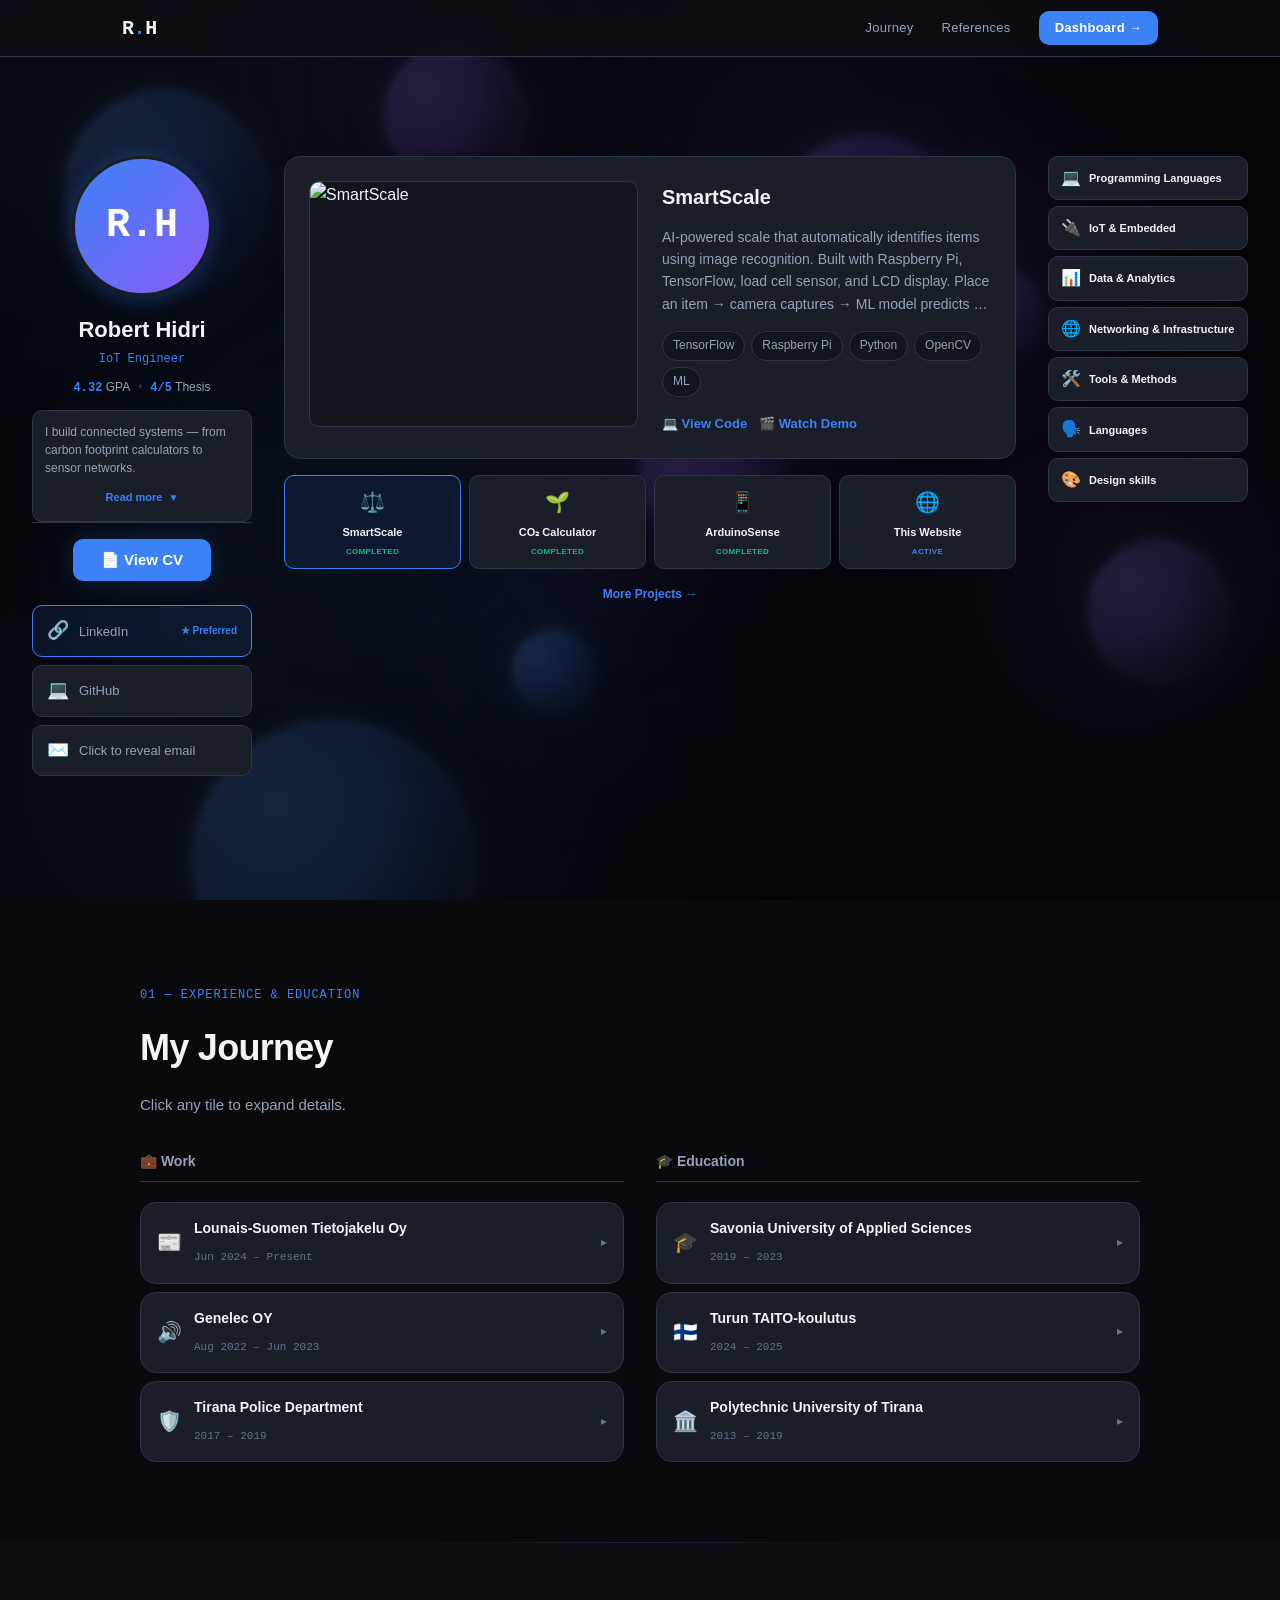
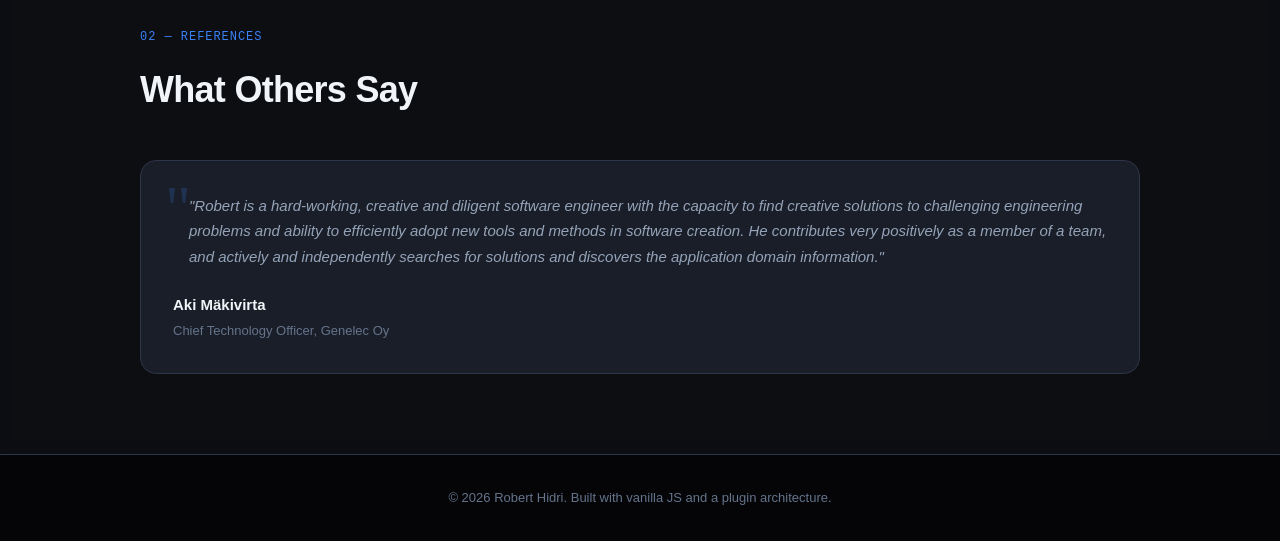
==== commit 60149665: "new version" ====
--- a/index.html
+++ b/index.html
@@ -1,28 +1,31 @@
 <!DOCTYPE html>
-
 <html lang="en">
-
-
 <head>
-
-
-
-
-
-
-
-
     <meta charset="UTF-8">
     <meta name="viewport" content="width=device-width, initial-scale=1.0">
+
+    <!-- Security Headers -->
+    <meta http-equiv="X-Content-Type-Options" content="nosniff">
+    <meta http-equiv="X-Frame-Options" content="SAMEORIGIN">
+    <meta name="referrer" content="strict-origin-when-cross-origin">
+    <meta http-equiv="Content-Security-Policy" 
+          content="default-src 'self'; 
+                   script-src 'self'; 
+                   style-src 'self' https://fonts.googleapis.com 'unsafe-inline'; 
+                   font-src 'self' https://fonts.gstatic.com; 
+                   img-src 'self' data:; 
+                   frame-src 'self'; 
+                   connect-src 'self';">
+
+    <!-- SEO Meta -->
     <meta name="description" content="Robert Hidri — IoT Engineer based in Finland. Building connected systems from carbon footprint calculators to sensor networks. Python, embedded systems, industrial IoT.">
     <meta name="keywords" content="IoT Engineer, Software Developer, Python, Embedded Systems, Finland, Turku, Carbon Footprint, Genelec">
     <meta name="author" content="Robert Hidri">
     <title>Robert Hidri — IoT Engineer</title>
-    
 
     <!-- Open Graph for LinkedIn/Facebook sharing -->
     <meta property="og:title" content="Robert Hidri — IoT Engineer">
-    <meta property="og:description" content="Building CO2 calculator based on product stack. Problem solver who explains complex tech through stories and analogies.">
+    <meta property="og:description" content="Building connected systems from carbon footprint calculators to sensor networks. Problem solver who explains complex tech through stories and analogies.">
     <meta property="og:type" content="website">
     <meta property="og:url" content="https://robert26912.github.io/portofolio/">
     <meta property="og:image" content="https://robert26912.github.io/portofolio/og-image.png">
@@ -30,37 +33,53 @@
     <meta property="og:image:height" content="630">
     <meta property="og:locale" content="en_US">
     <meta property="og:site_name" content="Robert Hidri Portfolio">
-    
 
     <!-- Twitter Card -->
     <meta name="twitter:card" content="summary_large_image">
     <meta name="twitter:title" content="Robert Hidri — IoT Engineer">
     <meta name="twitter:description" content="Building connected systems from carbon footprint calculators to sensor networks.">
     <meta name="twitter:image" content="https://robert26912.github.io/portofolio/og-image.png">
-    
 
     <!-- Favicon -->
     <link rel="icon" type="image/svg+xml" href="data:image/svg+xml,<svg xmlns='http://www.w3.org/2000/svg' viewBox='0 0 100 100'><text y='.9em' font-size='90'>⚡</text></svg>">
-    
+
+    <!-- Fonts (preconnect for performance) -->
     <link rel="preconnect" href="https://fonts.googleapis.com">
     <link rel="preconnect" href="https://fonts.gstatic.com" crossorigin>
     <link href="https://fonts.googleapis.com/css2?family=DM+Sans:ital,wght@0,400;0,500;0,700&family=JetBrains+Mono:wght@400;500&display=swap" rel="stylesheet">
+
+    <!-- Stylesheets -->
     <link rel="stylesheet" href="style.css">
     <link rel="stylesheet" href="responsive.css">
-
-
-
-
 </head>
 
 <body>
-
-
-    <!-- ===== NAV ===== -->
-    <nav class="nav">
+    <!-- Accessibility: Skip to main content link -->
+    <a href="#main-content" class="skip-link">Skip to main content</a>
+
+    <!-- Floating Background Orbs (created by JS, CSS-animated) -->
+    <div class="orbs-container" aria-hidden="true" id="orbsContainer"></div>
+
+    <!-- Honeypot: invisible email trap for bots -->
+    <div style="position:absolute;left:-9999px;top:-9999px;" aria-hidden="true">
+        <a href="mailto:contact@robert-hidri.dev" tabindex="-1">Contact</a>
+    </div>
+
+    <!-- ===== NAVIGATION ===== -->
+    <nav class="nav" role="navigation" aria-label="Main navigation">
         <div class="nav-inner">
-            <a href="index.html" class="nav-logo">R<span class="accent">.</span>H</a>
-            <div class="nav-links">
+            <a href="index.html" class="nav-logo" aria-label="Robert Hidri — Home">
+                R<span class="accent">.</span>H
+            </a>
+
+            <!-- Mobile menu toggle -->
+            <button class="nav-toggle" id="navToggle" aria-label="Toggle navigation menu" aria-expanded="false">
+                <span class="nav-toggle-bar"></span>
+                <span class="nav-toggle-bar"></span>
+                <span class="nav-toggle-bar"></span>
+            </button>
+
+            <div class="nav-links" id="navLinks">
                 <a href="#experience">Journey</a>
                 <a href="#references">References</a>
                 <a href="dashboard.html" class="nav-cta">Dashboard →</a>
@@ -68,364 +87,155 @@
         </div>
     </nav>
 
-
-
-
-
-
-
     <!-- ===== HERO + PROJECTS COMBINED ===== -->
     <header class="hero-compact">
-
-
-
-
         <div class="hero-layout">
-
-
 
             <!-- Left Column: Profile + Contact -->
             <div class="left-column">
 
-
-
-                <!-- Profile Card (Static Photo + Expandable Bio) -->
+                <!-- Profile Card -->
                 <div class="profile-card" id="profileCard">
-
-
-
-
-                    <!-- Static Photo -->
                     <div class="profile-photo-wrapper">
-
-                        <div class="profile-photo" id="profilePhoto">
+                        <div class="profile-photo" id="profilePhoto" role="img" aria-label="Robert Hidri profile photo">
                             <span class="photo-placeholder">R.H</span>
                         </div>
-
-
-                    </div>
-
-
-                    
+                    </div>
+
                     <h1 class="profile-name" id="heroName">Robert Hidri</h1>
                     <p class="profile-title" id="heroTitle">IoT Engineer</p>
-                    
-
-
-                    <!-- Quick Stats (always visible) -->
-                    <div class="profile-quick-stats">
+
+                    <!-- Quick Stats -->
+                    <div class="profile-quick-stats" aria-label="Academic achievements">
                         <span class="quick-stat"><strong>4.32</strong> GPA</span>
-                        <span class="quick-stat-divider">•</span>
+                        <span class="quick-stat-divider" aria-hidden="true">•</span>
                         <span class="quick-stat"><strong>4/5</strong> Thesis</span>
                     </div>
-                    
 
                     <!-- Expandable Bio Section -->
                     <div class="profile-bio-wrapper" id="bioWrapper">
-
-
-                        <div class="profile-bio-preview" onclick="toggleBio()">
+                        <div class="profile-bio-preview" id="bioToggle" role="button" tabindex="0" aria-expanded="false" aria-controls="bioFull">
                             <p class="bio-teaser" id="bioTeaser">Building connected systems — from carbon footprint calculators to sensor networks.</p>
-                            <button class="bio-expand-btn" id="bioExpandBtn">
+                            <button class="bio-expand-btn" id="bioExpandBtn" aria-hidden="true" tabindex="-1">
                                 <span class="expand-text">Read more</span>
-                                <span class="expand-icon">▼</span>
+                                <span class="expand-icon" aria-hidden="true">▼</span>
                             </button>
-
-                        </div>
-
-
-                        <div class="profile-bio-full" id="bioFull">
+                        </div>
+
+                        <div class="profile-bio-full" id="bioFull" aria-hidden="true">
                             <p class="bio-full-text" id="bioFullText">Loading...</p>
                             <div class="bio-highlights" id="bioHighlights"></div>
                         </div>
-
-
-
-                    </div>
-                    
-
-
-                    <button class="btn btn-primary btn-sm" onclick="openCVModal()">📄 View CV</button>
-                </div>
-
-
-
-                <!-- Contact Tiles (below profile) -->
-                <div class="contact-mini" id="contactMini">
+                    </div>
+
+                    <button class="btn btn-primary btn-sm" id="cvModalOpen" aria-haspopup="dialog">
+                        📄 View CV
+                    </button>
+                </div>
+
+                <!-- Contact Tiles -->
+                <div class="contact-mini" id="contactMini" aria-label="Contact links">
                     <!-- Populated by JS -->
                 </div>
-
-
-
-            </div>
-
-
+            </div>
 
             <!-- Center: Project Showcase -->
             <div class="center-column">
-
-
-
-
-
                 <div class="showcase-preview">
-
-
-
-
                     <div class="preview-media" id="previewMedia">
-
                         <div class="preview-placeholder">
                             <span class="preview-icon">🌱</span>
                             <span class="preview-text">Carbon Footprint Calculator</span>
                         </div>
-
-                    </div>
-
-
+                    </div>
 
                     <div class="preview-info" id="previewDetails">
-
                         <h3 class="preview-title">Select a Project</h3>
                         <p class="preview-description">Hover on tiles below to preview.</p>
-
                         <div class="preview-tags"></div>
                         <div class="preview-links"></div>
-
-                    </div>
-
-
-
-
-
-                </div>
-                
+                    </div>
+                </div>
 
                 <!-- Project Tiles Row -->
-                <div class="showcase-tiles" id="projectTiles">
+                <div class="showcase-tiles" id="projectTiles" role="tablist" aria-label="Featured projects">
                     <!-- Populated by JS -->
                 </div>
 
                 <a href="dashboard.html" class="showcase-more">More Projects →</a>
-
-
-
-            </div>
-
-
-
+            </div>
 
             <!-- Right Column: Skills Tabs -->
             <div class="right-column">
-
-                <div class="skills-sidebar" id="skillsSidebar">
+                <div class="skills-sidebar" id="skillsSidebar" aria-label="Skills overview">
                     <!-- Populated by JS -->
                 </div>
-
-            </div>
-
-
-
-
-
-        </div>
-
-
-
-
-
-
-
+            </div>
+
+        </div>
     </header>
 
-
-
-
-
-
-
-
-
-
-
-
-
-
-    <main>
-
-
-        
-
-
-
-
-        <!-- ===== EXPERIENCE & EDUCATION ===== -->
+    <!-- ===== MAIN CONTENT ===== -->
+    <main id="main-content">
+
+        <!-- Experience & Education -->
         <section id="experience" class="section">
-
-
             <div class="section-inner">
-
-
-
-
-
-                <span class="section-tag">01 — Experience & Education</span>
+                <span class="section-tag">01 — Experience &amp; Education</span>
                 <h2>My Journey</h2>
                 <p class="section-subtitle">Click any tile to expand details.</p>
-                
-
-
-
 
                 <div class="journey-grid">
-
-
-                    <!-- Experience tiles -->
                     <div class="journey-column">
                         <h3 class="journey-heading">💼 Work</h3>
                         <div class="journey-tiles" id="experienceTiles"></div>
                     </div>
-                    
-
-
-                    <!-- Education tiles -->
+
                     <div class="journey-column">
                         <h3 class="journey-heading">🎓 Education</h3>
                         <div class="journey-tiles" id="educationTiles"></div>
                     </div>
-
-
-
-                </div>
-
-
-
-
-
-
-
-
-            </div>
-
-
-
-
-
-
+                </div>
+            </div>
         </section>
 
-
-
-
-
-
-
-
-        <!-- ===== REFERENCES ===== -->
+        <!-- References -->
         <section id="references" class="section section-alt">
-
             <div class="section-inner">
-
-
-
                 <span class="section-tag">02 — References</span>
                 <h2>What Others Say</h2>
-
-
                 <div class="references-grid" id="referencesGrid"></div>
-
-
-
-            </div>
-
-
+            </div>
         </section>
 
-
-
-
-
-
     </main>
 
-
-
-
-
-
-
-
-
-    <!-- CV Modal -->
-    <div id="cvModal" class="modal">
-
-
+    <!-- ===== CV MODAL ===== -->
+    <div id="cvModal" class="modal" role="dialog" aria-modal="true" aria-labelledby="cvModalTitle" aria-hidden="true">
         <div class="modal-content modal-cv">
-
-
-
-
-
             <div class="modal-header">
-                <h3>📄 Curriculum Vitae</h3>
-                <button class="modal-close" onclick="closeCVModal()">×</button>
-            </div>
-
-
-
+                <h3 id="cvModalTitle">📄 Curriculum Vitae</h3>
+                <button class="modal-close" id="cvModalClose" aria-label="Close CV modal">×</button>
+            </div>
             <div class="modal-body">
-                <iframe src="Robert_Hidri_CV.pdf" class="cv-preview"></iframe>
-            </div>
-
-
-
+                <!-- iframe src set dynamically to avoid loading on page load -->
+                <iframe id="cvIframe" class="cv-preview" title="Robert Hidri CV PDF"></iframe>
+            </div>
             <div class="modal-footer">
                 <a href="Robert_Hidri_CV.pdf" download class="btn btn-primary">⬇️ Download PDF</a>
-                <button class="btn btn-ghost" onclick="closeCVModal()">Close</button>
-            </div>
-
-
-
-
-        </div>
-
-
-
+                <button class="btn btn-ghost" id="cvModalCloseFooter">Close</button>
+            </div>
+        </div>
     </div>
 
-
-
-
-
-
-
-
-
-    <footer class="footer">
-
+    <!-- ===== FOOTER ===== -->
+    <footer class="footer" role="contentinfo">
         <div class="footer-inner">
             <p>&copy; 2026 Robert Hidri. Built with vanilla JS and a plugin architecture.</p>
         </div>
-
     </footer>
 
-
-    <script src="profile-loader.js"></script>
-
-
-
+    <!-- Scripts (defer for performance) -->
+    <script src="profile-loader.js" defer></script>
 </body>
-
-
-
-
-
-
-
-
-
-
-
-
-
-</html>+</html>
--- a/style.css
+++ b/style.css
@@ -1930,4 +1930,188 @@
         flex-direction: column;
         align-items: center;
     }
-}+}
+/* ===========================================
+   CSS ADDITIONS — Paste these into style.css
+   
+   New styles for:
+   - Skip-to-content link (accessibility)
+   - Mobile hamburger menu
+   - Toast notifications (replaces alert())
+   - Empty state styling
+   - Reduced motion preferences
+   - Minimum font size fixes
+   =========================================== */
+
+
+/* --- Skip to Content (Accessibility) --- */
+.skip-link {
+    position: absolute;
+    top: -100%;
+    left: 1rem;
+    padding: 0.75rem 1.5rem;
+    background: var(--accent);
+    color: white;
+    font-weight: 600;
+    font-size: 0.875rem;
+    border-radius: var(--radius);
+    z-index: 9999;
+    transition: top 0.2s;
+}
+
+.skip-link:focus {
+    top: 0.5rem;
+    color: white;
+}
+
+
+/* --- Mobile Hamburger Menu --- */
+.nav-toggle {
+    display: none;
+    flex-direction: column;
+    gap: 4px;
+    background: none;
+    border: none;
+    cursor: pointer;
+    padding: 0.5rem;
+    z-index: 1001;
+}
+
+.nav-toggle-bar {
+    display: block;
+    width: 20px;
+    height: 2px;
+    background: var(--text-muted);
+    border-radius: 2px;
+    transition: all 0.3s ease;
+}
+
+/* Animated X when active */
+.nav-toggle.active .nav-toggle-bar:nth-child(1) {
+    transform: rotate(45deg) translate(4px, 4px);
+}
+.nav-toggle.active .nav-toggle-bar:nth-child(2) {
+    opacity: 0;
+}
+.nav-toggle.active .nav-toggle-bar:nth-child(3) {
+    transform: rotate(-45deg) translate(4px, -4px);
+}
+
+@media (max-width: 768px) {
+    .nav-toggle {
+        display: flex;
+    }
+
+    .nav-links {
+        position: fixed;
+        top: 3.5rem;
+        left: 0;
+        right: 0;
+        background: rgba(12, 15, 20, 0.95);
+        backdrop-filter: blur(12px);
+        flex-direction: column;
+        padding: 1.5rem 2rem;
+        gap: 1rem;
+        border-bottom: 1px solid var(--border);
+        transform: translateY(-100%);
+        opacity: 0;
+        pointer-events: none;
+        transition: all 0.3s ease;
+    }
+
+    .nav-links.open {
+        transform: translateY(0);
+        opacity: 1;
+        pointer-events: all;
+    }
+
+    /* Show all links in mobile menu (they were hidden before) */
+    .nav-links a {
+        display: block !important;
+        font-size: 1rem;
+        padding: 0.5rem 0;
+    }
+}
+
+
+/* --- Toast Notifications (replaces alert()) --- */
+.toast {
+    position: fixed;
+    bottom: 2rem;
+    left: 50%;
+    transform: translateX(-50%) translateY(20px);
+    background: var(--bg-card);
+    color: var(--text);
+    border: 1px solid var(--border);
+    border-radius: var(--radius);
+    padding: 0.875rem 1.5rem;
+    font-size: 0.875rem;
+    font-weight: 500;
+    box-shadow: 0 8px 30px rgba(0, 0, 0, 0.3);
+    z-index: 9999;
+    opacity: 0;
+    transition: all 0.3s ease;
+    pointer-events: none;
+}
+
+.toast.visible {
+    opacity: 1;
+    transform: translateX(-50%) translateY(0);
+    pointer-events: all;
+}
+
+
+/* --- Empty State (Dashboard) --- */
+.empty-state {
+    grid-column: 1 / -1;
+    text-align: center;
+    padding: 4rem 2rem;
+    color: var(--text-dim);
+}
+
+.error-state {
+    color: #ef4444;
+}
+
+
+/* --- Reduced Motion (Accessibility) --- */
+@media (prefers-reduced-motion: reduce) {
+    *,
+    *::before,
+    *::after {
+        animation-duration: 0.01ms !important;
+        animation-iteration-count: 1 !important;
+        transition-duration: 0.01ms !important;
+        scroll-behavior: auto !important;
+    }
+    
+    .orbs-container {
+        display: none;
+    }
+}
+
+
+/* --- Minimum Font Size Fixes --- */
+/* WCAG AA recommends minimum ~12px for body text.
+   Previous sizes of 0.5rem (8px) and 0.5625rem (9px) are too small. */
+
+.skill-item {
+    font-size: 0.6875rem; /* was 0.5625rem (9px), now 11px */
+}
+
+.tile-status,
+.wip-badge-sm {
+    font-size: 0.625rem; /* was 0.5rem (8px), now 10px */
+}
+
+.showcase-tiles .tile-name {
+    font-size: 0.6875rem; /* was 0.625rem, now 11px */
+}
+
+/* Module note (replaces inline style in module-loader.js) */
+.module-note {
+    margin-top: 1.5rem;
+    font-style: italic;
+    font-size: 0.8125rem;
+    color: var(--text-muted);
+}
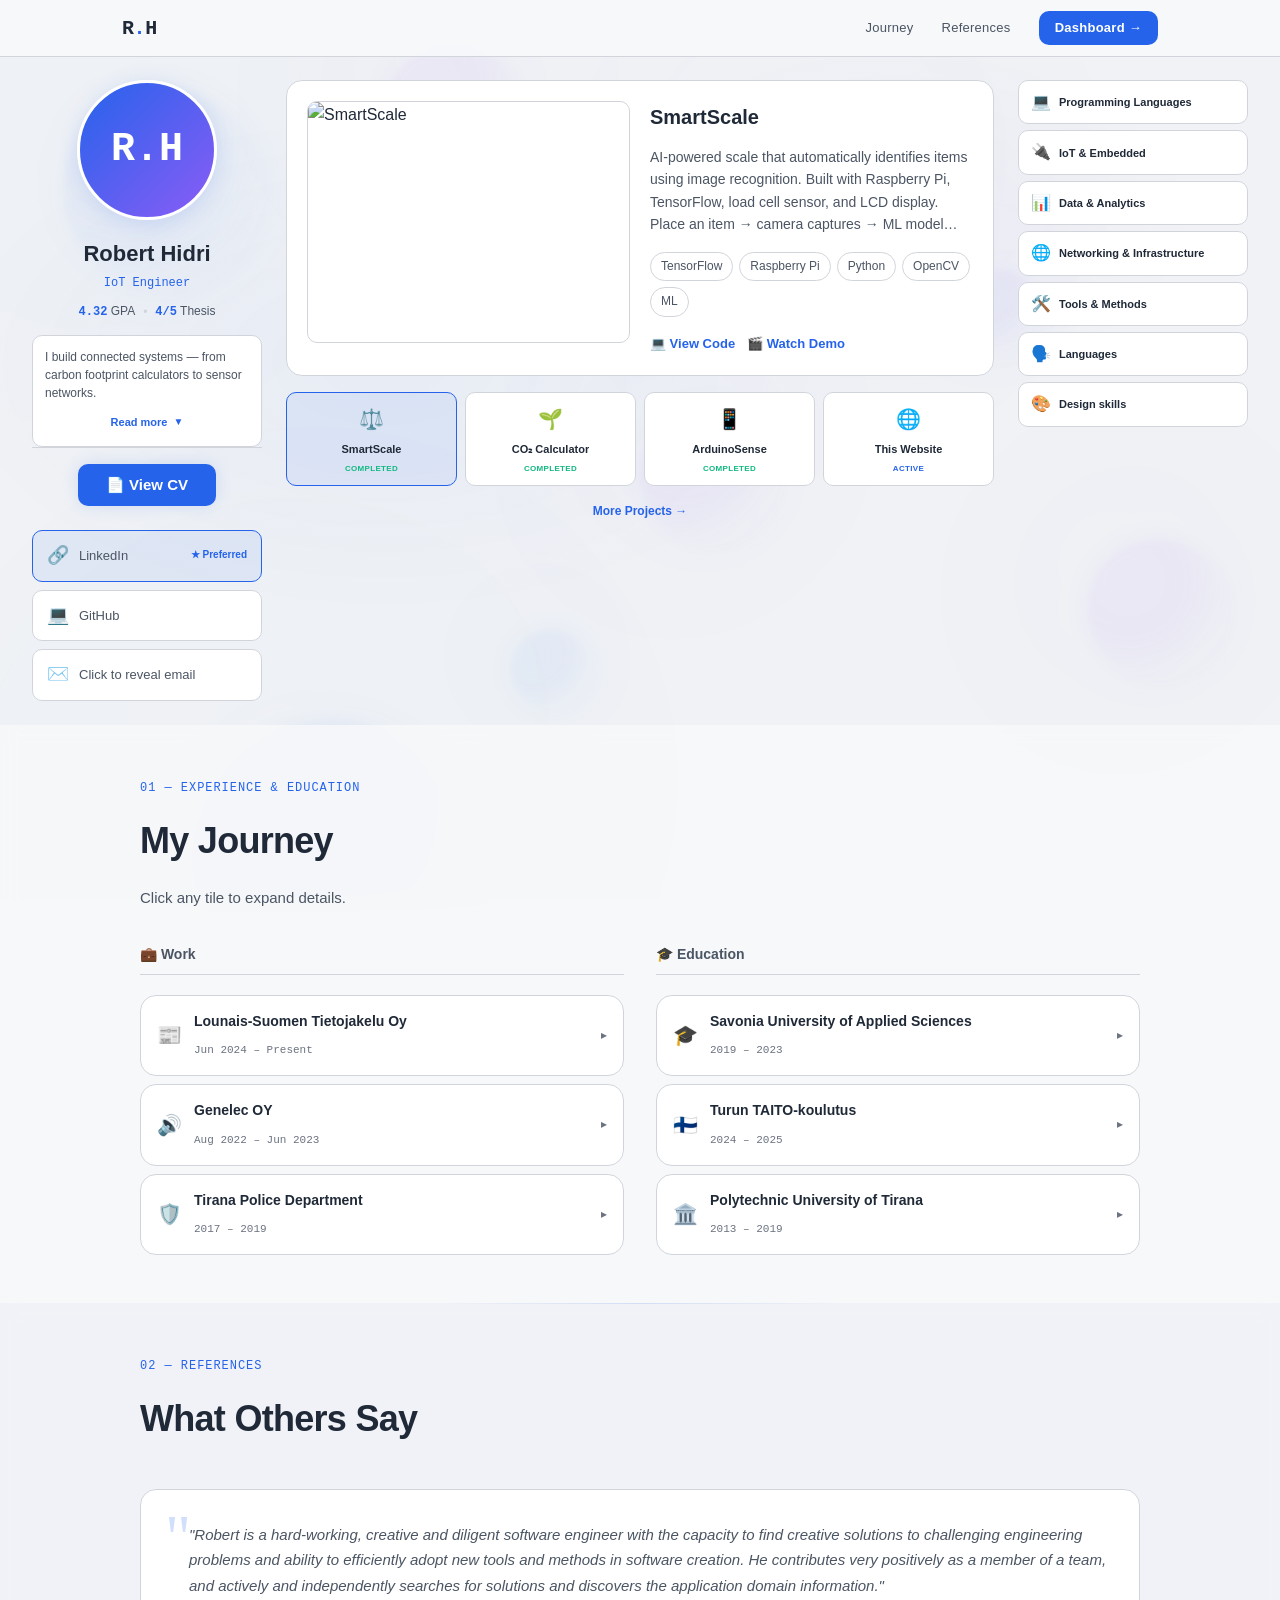
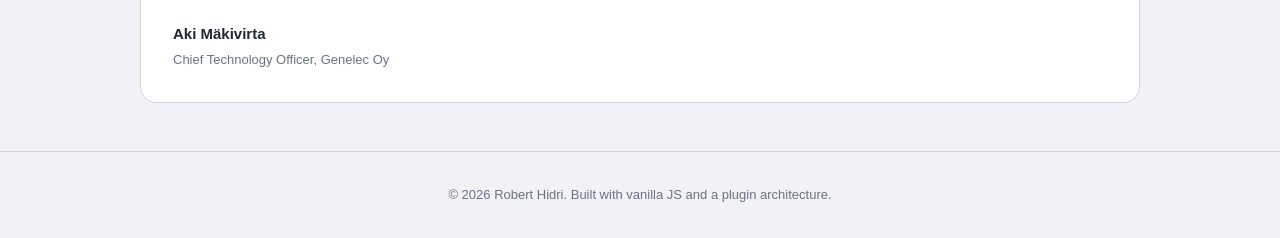
==== commit ffa476ee: "Fix security, layout, and add light mode — code review fixes - Fix XSS in tools.js: replace innerHTM" ====
--- a/index.html
+++ b/index.html
@@ -40,6 +40,10 @@
     <meta name="twitter:description" content="Building connected systems from carbon footprint calculators to sensor networks.">
     <meta name="twitter:image" content="https://robert26912.github.io/portofolio/og-image.png">
 
+    <!-- Theme color for mobile browsers -->
+    <meta name="theme-color" content="#0a0c10" media="(prefers-color-scheme: dark)">
+    <meta name="theme-color" content="#f8f9fb" media="(prefers-color-scheme: light)">
+
     <!-- Favicon -->
     <link rel="icon" type="image/svg+xml" href="data:image/svg+xml,<svg xmlns='http://www.w3.org/2000/svg' viewBox='0 0 100 100'><text y='.9em' font-size='90'>⚡</text></svg>">
 
@@ -175,6 +179,14 @@
         </div>
     </header>
 
+    <!-- Fallback when JavaScript is disabled -->
+    <noscript>
+        <div class="noscript-msg">
+            <p><strong>Robert Hidri</strong> — IoT Engineer</p>
+            <p>This portfolio requires JavaScript for interactive features. Please enable JavaScript to explore projects, skills, and experience.</p>
+        </div>
+    </noscript>
+
     <!-- ===== MAIN CONTENT ===== -->
     <main id="main-content">
 
@@ -235,7 +247,8 @@
         </div>
     </footer>
 
-    <!-- Scripts (defer for performance) -->
+    <!-- Scripts: shared utilities first, then loader -->
+    <script src="sanitize.js" defer></script>
     <script src="profile-loader.js" defer></script>
 </body>
 </html>
--- a/style.css
+++ b/style.css
@@ -312,11 +312,11 @@
 /* --- Hero Compact (3-Column Layout) --- */
 .hero-compact {
     position: relative;
-    min-height: 100vh;
-    display: flex;
-    align-items: center;
-    padding: 5rem 2rem 3rem;
-    background: 
+    min-height: auto;
+    display: flex;
+    align-items: flex-start;
+    padding: 5rem 2rem 1.5rem;
+    background:
         radial-gradient(ellipse 50% 50% at 30% 50%, rgba(59, 130, 246, 0.06) 0%, transparent 70%),
         radial-gradient(ellipse 40% 40% at 70% 30%, rgba(139, 92, 246, 0.04) 0%, transparent 60%);
 }
@@ -325,8 +325,8 @@
     max-width: 1300px;
     margin: 0 auto;
     display: grid;
-    grid-template-columns: 220px 1fr 200px;
-    gap: 2rem;
+    grid-template-columns: 230px 1fr 230px;
+    gap: 1.5rem;
     align-items: start;
     width: 100%;
 }
@@ -679,12 +679,12 @@
 .showcase-preview {
     display: grid;
     grid-template-columns: 1fr 1fr;
-    gap: 1.5rem;
+    gap: 1.25rem;
     background: var(--bg-card);
     border: 1px solid var(--border);
     border-radius: var(--radius-lg);
-    padding: 1.5rem;
-    min-height: 260px;
+    padding: 1.25rem;
+    min-height: auto;
 }
 
 .showcase-preview .preview-media {
@@ -1014,7 +1014,7 @@
 
 /* --- Sections --- */
 .section {
-    padding: 5rem 2rem;
+    padding: 3rem 2rem;
     position: relative;
     background: rgba(10, 12, 16, 0.75);
     backdrop-filter: blur(8px);
@@ -1932,19 +1932,10 @@
     }
 }
 /* ===========================================
-   CSS ADDITIONS — Paste these into style.css
-   
-   New styles for:
-   - Skip-to-content link (accessibility)
-   - Mobile hamburger menu
-   - Toast notifications (replaces alert())
-   - Empty state styling
-   - Reduced motion preferences
-   - Minimum font size fixes
+   ACCESSIBILITY & UI ADDITIONS
    =========================================== */
 
-
-/* --- Skip to Content (Accessibility) --- */
+/* --- Skip to Content --- */
 .skip-link {
     position: absolute;
     top: -100%;
@@ -1964,6 +1955,18 @@
     color: white;
 }
 
+/* --- Focus Indicators --- */
+:focus-visible {
+    outline: 2px solid var(--accent);
+    outline-offset: 2px;
+}
+
+button:focus-visible,
+a:focus-visible,
+[tabindex]:focus-visible {
+    outline: 2px solid var(--accent);
+    outline-offset: 2px;
+}
 
 /* --- Mobile Hamburger Menu --- */
 .nav-toggle {
@@ -1986,7 +1989,6 @@
     transition: all 0.3s ease;
 }
 
-/* Animated X when active */
 .nav-toggle.active .nav-toggle-bar:nth-child(1) {
     transform: rotate(45deg) translate(4px, 4px);
 }
@@ -2025,7 +2027,6 @@
         pointer-events: all;
     }
 
-    /* Show all links in mobile menu (they were hidden before) */
     .nav-links a {
         display: block !important;
         font-size: 1rem;
@@ -2033,8 +2034,7 @@
     }
 }
 
-
-/* --- Toast Notifications (replaces alert()) --- */
+/* --- Toast Notifications --- */
 .toast {
     position: fixed;
     bottom: 2rem;
@@ -2060,8 +2060,7 @@
     pointer-events: all;
 }
 
-
-/* --- Empty State (Dashboard) --- */
+/* --- Empty / Error States --- */
 .empty-state {
     grid-column: 1 / -1;
     text-align: center;
@@ -2073,8 +2072,20 @@
     color: #ef4444;
 }
 
-
-/* --- Reduced Motion (Accessibility) --- */
+/* --- Noscript Fallback --- */
+.noscript-msg {
+    text-align: center;
+    padding: 3rem 2rem;
+    color: var(--text-muted);
+    font-size: 1rem;
+    max-width: 600px;
+    margin: 2rem auto;
+    background: var(--bg-card);
+    border: 1px solid var(--border);
+    border-radius: var(--radius-lg);
+}
+
+/* --- Reduced Motion --- */
 @media (prefers-reduced-motion: reduce) {
     *,
     *::before,
@@ -2084,34 +2095,107 @@
         transition-duration: 0.01ms !important;
         scroll-behavior: auto !important;
     }
-    
+
     .orbs-container {
         display: none;
     }
 }
 
-
 /* --- Minimum Font Size Fixes --- */
-/* WCAG AA recommends minimum ~12px for body text.
-   Previous sizes of 0.5rem (8px) and 0.5625rem (9px) are too small. */
-
 .skill-item {
-    font-size: 0.6875rem; /* was 0.5625rem (9px), now 11px */
+    font-size: 0.6875rem;
 }
 
 .tile-status,
 .wip-badge-sm {
-    font-size: 0.625rem; /* was 0.5rem (8px), now 10px */
+    font-size: 0.625rem;
 }
 
 .showcase-tiles .tile-name {
-    font-size: 0.6875rem; /* was 0.625rem, now 11px */
-}
-
-/* Module note (replaces inline style in module-loader.js) */
+    font-size: 0.6875rem;
+}
+
 .module-note {
     margin-top: 1.5rem;
     font-style: italic;
     font-size: 0.8125rem;
     color: var(--text-muted);
 }
+
+/* ===========================================
+   LIGHT MODE
+   Respects system preference. Dark is default.
+   =========================================== */
+@media (prefers-color-scheme: light) {
+    :root {
+        --bg:          #f8f9fb;
+        --bg-surface:  #ffffff;
+        --bg-card:     #ffffff;
+        --bg-alt:      #f1f3f7;
+        --border:      #d1d5db;
+        --border-hover:#9ca3af;
+
+        --text:        #1f2937;
+        --text-muted:  #4b5563;
+        --text-dim:    #6b7280;
+
+        --accent:      #2563eb;
+        --accent-glow: rgba(37, 99, 235, 0.15);
+        --accent-dark: #1d4ed8;
+        --accent-soft: rgba(37, 99, 235, 0.08);
+    }
+
+    body {
+        background: #f0f2f5;
+    }
+
+    .nav {
+        background: rgba(248, 249, 251, 0.9);
+    }
+
+    .section {
+        background: rgba(248, 249, 251, 0.8);
+    }
+
+    .section-alt {
+        background: rgba(241, 243, 247, 0.85);
+    }
+
+    .modal {
+        background: rgba(0, 0, 0, 0.4);
+    }
+
+    .orb {
+        opacity: 0.1;
+    }
+
+    .orb::before {
+        opacity: 0.15;
+    }
+
+    .hero-compact {
+        background:
+            radial-gradient(ellipse 50% 50% at 30% 50%, rgba(37, 99, 235, 0.04) 0%, transparent 70%),
+            radial-gradient(ellipse 40% 40% at 70% 30%, rgba(139, 92, 246, 0.03) 0%, transparent 60%);
+    }
+
+    .profile-photo {
+        box-shadow: 0 4px 20px rgba(37, 99, 235, 0.15);
+    }
+
+    .section::before {
+        background: linear-gradient(90deg,
+            transparent 0%,
+            rgba(37, 99, 235, 0.15) 50%,
+            transparent 100%
+        );
+    }
+
+    .btn-primary {
+        box-shadow: 0 0 16px rgba(37, 99, 235, 0.15);
+    }
+
+    .toast {
+        box-shadow: 0 8px 30px rgba(0, 0, 0, 0.12);
+    }
+}
--- a/responsive.css
+++ b/responsive.css
@@ -93,7 +93,7 @@
     
     /* Hero compact adjustments */
     .hero-compact {
-        padding: 4.5rem 1rem 2rem;
+        padding: 4.5rem 1rem 1.5rem;
         min-height: auto;
     }
     
@@ -133,7 +133,7 @@
     
     /* Sections */
     .section {
-        padding: 3rem 1rem;
+        padding: 2.5rem 1rem;
     }
     
     .section h2 {
@@ -822,6 +822,14 @@
     }
 }
 
+/* ===== LIGHT MODE responsive adjustments ===== */
+@media (prefers-color-scheme: light) {
+    .nav-links.open,
+    .nav-links {
+        background: rgba(248, 249, 251, 0.95);
+    }
+}
+
 /* ===== HIGH CONTRAST MODE ===== */
 @media (prefers-contrast: high) {
     :root {
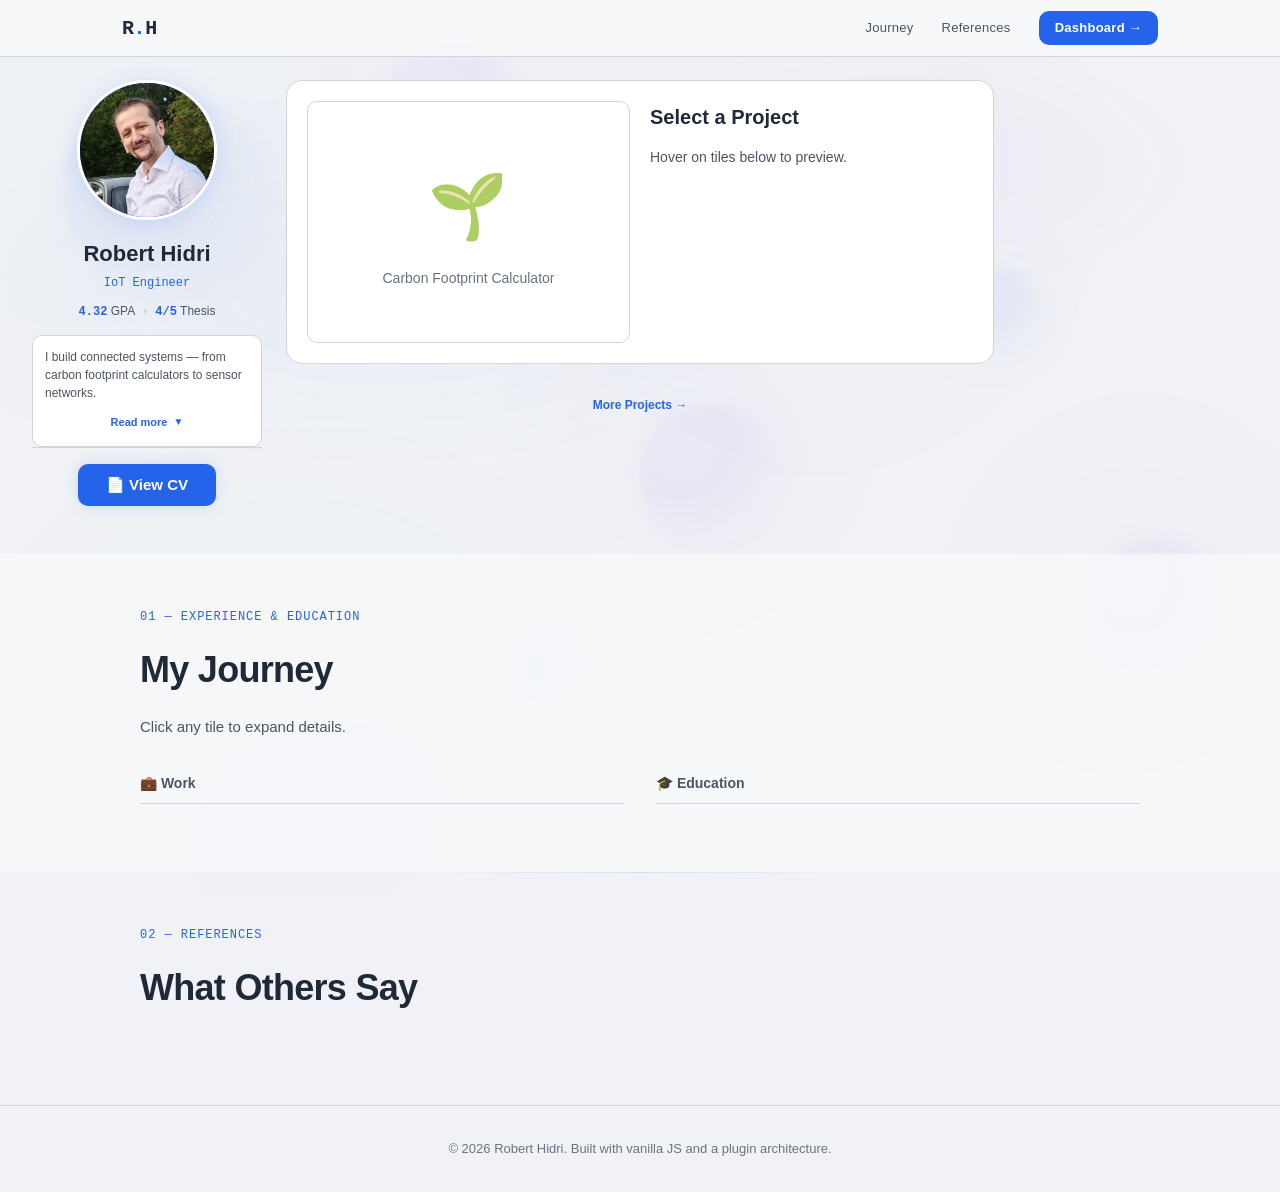
==== commit 68a2f16d: "my changes" ====
--- a/index.html
+++ b/index.html
@@ -40,10 +40,6 @@
     <meta name="twitter:description" content="Building connected systems from carbon footprint calculators to sensor networks.">
     <meta name="twitter:image" content="https://robert26912.github.io/portofolio/og-image.png">
 
-    <!-- Theme color for mobile browsers -->
-    <meta name="theme-color" content="#0a0c10" media="(prefers-color-scheme: dark)">
-    <meta name="theme-color" content="#f8f9fb" media="(prefers-color-scheme: light)">
-
     <!-- Favicon -->
     <link rel="icon" type="image/svg+xml" href="data:image/svg+xml,<svg xmlns='http://www.w3.org/2000/svg' viewBox='0 0 100 100'><text y='.9em' font-size='90'>⚡</text></svg>">
 
@@ -102,7 +98,7 @@
                 <div class="profile-card" id="profileCard">
                     <div class="profile-photo-wrapper">
                         <div class="profile-photo" id="profilePhoto" role="img" aria-label="Robert Hidri profile photo">
-                            <span class="photo-placeholder">R.H</span>
+                              <img src="media\portfolio\1.jpg" alt="Robert Hidri profile photo">
                         </div>
                     </div>
 
@@ -179,14 +175,6 @@
         </div>
     </header>
 
-    <!-- Fallback when JavaScript is disabled -->
-    <noscript>
-        <div class="noscript-msg">
-            <p><strong>Robert Hidri</strong> — IoT Engineer</p>
-            <p>This portfolio requires JavaScript for interactive features. Please enable JavaScript to explore projects, skills, and experience.</p>
-        </div>
-    </noscript>
-
     <!-- ===== MAIN CONTENT ===== -->
     <main id="main-content">
 
@@ -211,6 +199,7 @@
             </div>
         </section>
 
+
         <!-- References -->
         <section id="references" class="section section-alt">
             <div class="section-inner">
@@ -247,8 +236,7 @@
         </div>
     </footer>
 
-    <!-- Scripts: shared utilities first, then loader -->
-    <script src="sanitize.js" defer></script>
+    <!-- Scripts (defer for performance) -->
     <script src="profile-loader.js" defer></script>
 </body>
 </html>
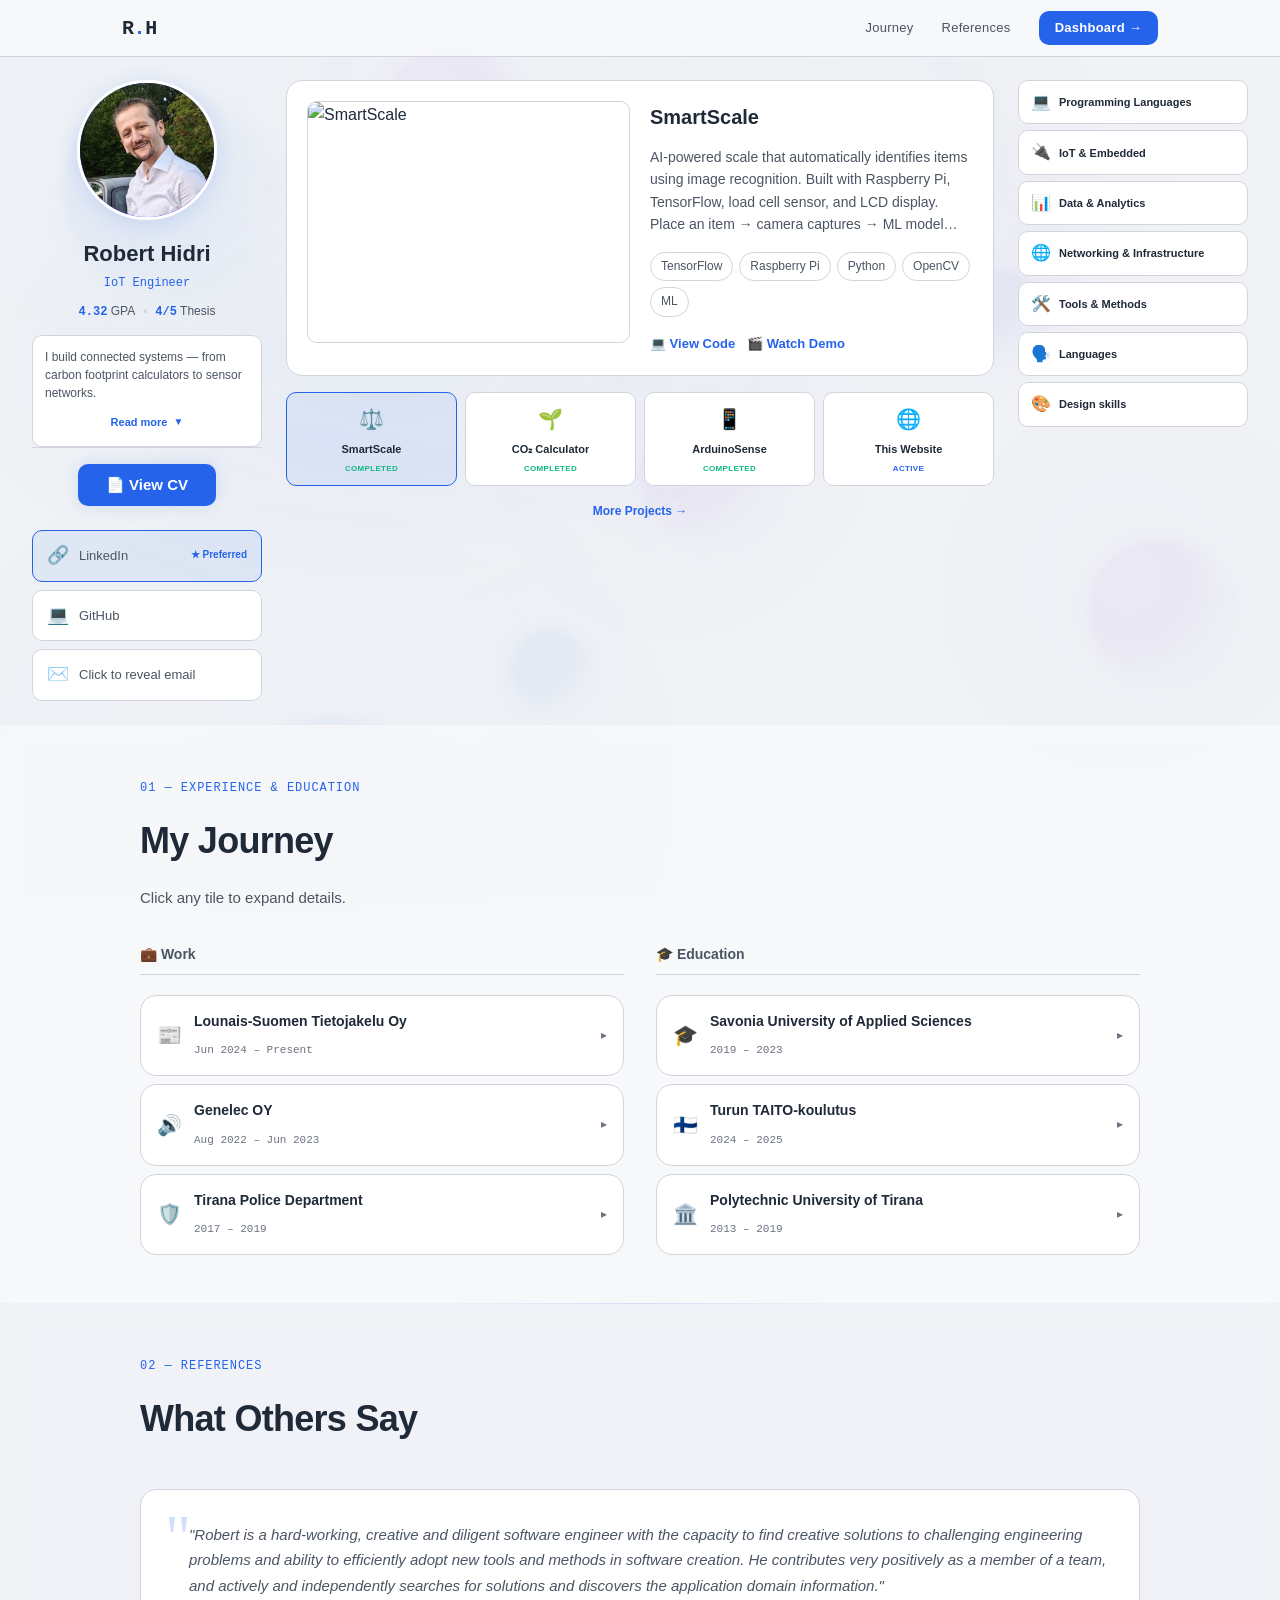
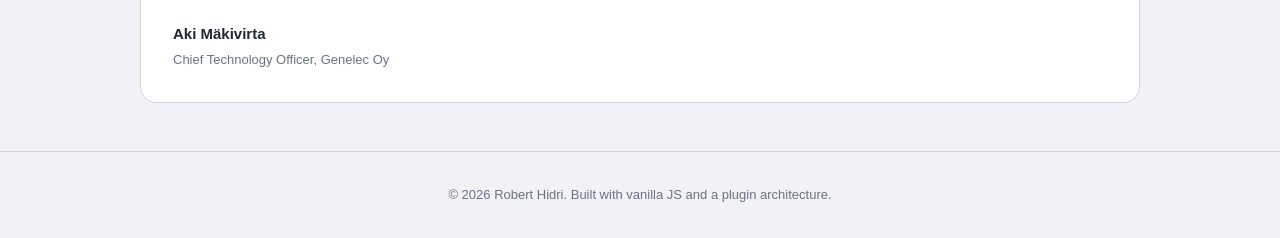
==== commit 5cba03fa: "Merge branch 'main' of https://github.com/Robert26912/portofolio" ====
--- a/index.html
+++ b/index.html
@@ -40,6 +40,10 @@
     <meta name="twitter:description" content="Building connected systems from carbon footprint calculators to sensor networks.">
     <meta name="twitter:image" content="https://robert26912.github.io/portofolio/og-image.png">
 
+    <!-- Theme color for mobile browsers -->
+    <meta name="theme-color" content="#0a0c10" media="(prefers-color-scheme: dark)">
+    <meta name="theme-color" content="#f8f9fb" media="(prefers-color-scheme: light)">
+
     <!-- Favicon -->
     <link rel="icon" type="image/svg+xml" href="data:image/svg+xml,<svg xmlns='http://www.w3.org/2000/svg' viewBox='0 0 100 100'><text y='.9em' font-size='90'>⚡</text></svg>">
 
@@ -175,6 +179,14 @@
         </div>
     </header>
 
+    <!-- Fallback when JavaScript is disabled -->
+    <noscript>
+        <div class="noscript-msg">
+            <p><strong>Robert Hidri</strong> — IoT Engineer</p>
+            <p>This portfolio requires JavaScript for interactive features. Please enable JavaScript to explore projects, skills, and experience.</p>
+        </div>
+    </noscript>
+
     <!-- ===== MAIN CONTENT ===== -->
     <main id="main-content">
 
@@ -236,7 +248,8 @@
         </div>
     </footer>
 
-    <!-- Scripts (defer for performance) -->
+    <!-- Scripts: shared utilities first, then loader -->
+    <script src="sanitize.js" defer></script>
     <script src="profile-loader.js" defer></script>
 </body>
 </html>
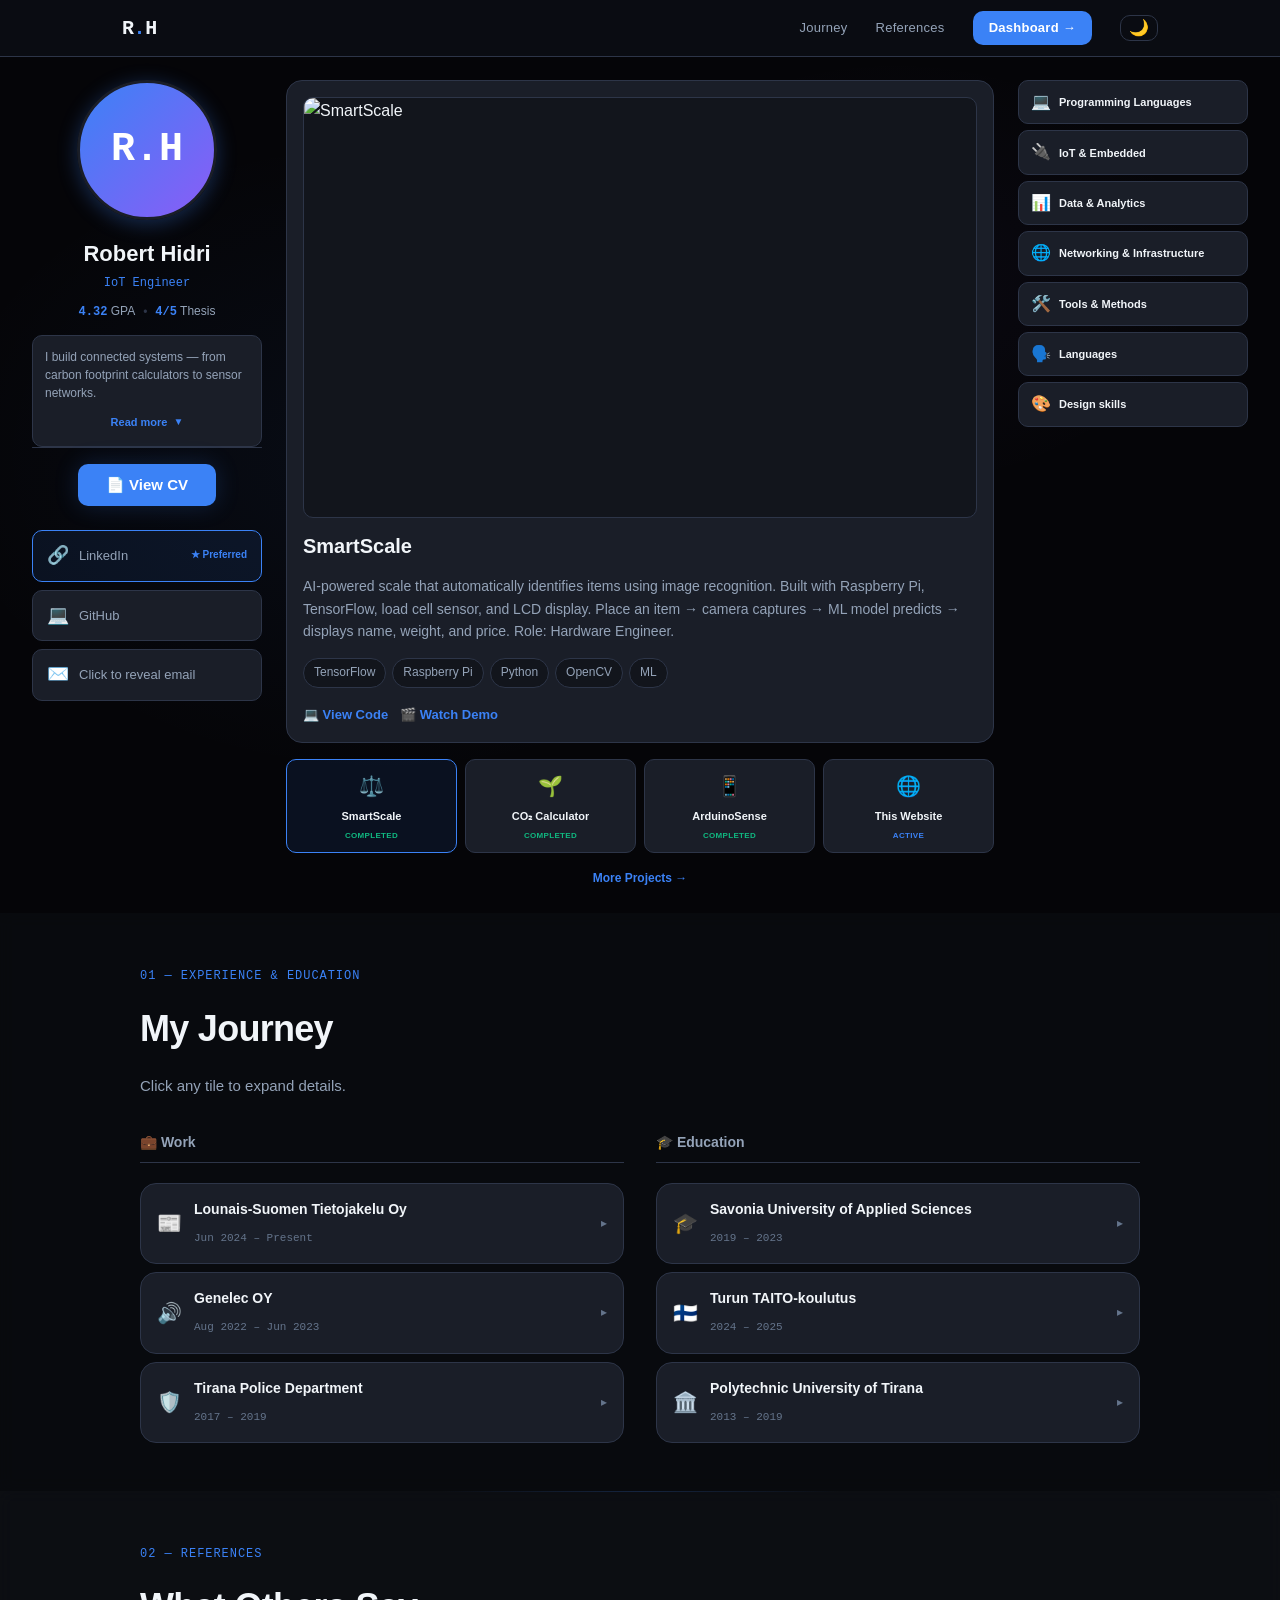
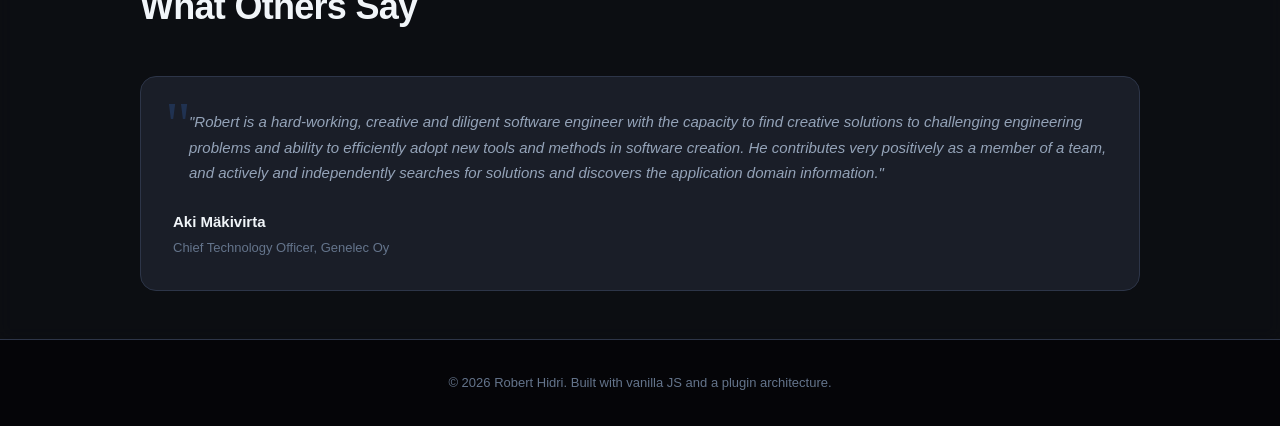
==== commit c2240f32: "Remove orbs, make light mode toggle-based, fix center space - Remove floating orbs entirely (CSS, JS" ====
--- a/index.html
+++ b/index.html
@@ -41,8 +41,7 @@
     <meta name="twitter:image" content="https://robert26912.github.io/portofolio/og-image.png">
 
     <!-- Theme color for mobile browsers -->
-    <meta name="theme-color" content="#0a0c10" media="(prefers-color-scheme: dark)">
-    <meta name="theme-color" content="#f8f9fb" media="(prefers-color-scheme: light)">
+    <meta name="theme-color" content="#0a0c10" id="themeColorMeta">
 
     <!-- Favicon -->
     <link rel="icon" type="image/svg+xml" href="data:image/svg+xml,<svg xmlns='http://www.w3.org/2000/svg' viewBox='0 0 100 100'><text y='.9em' font-size='90'>⚡</text></svg>">
@@ -60,9 +59,6 @@
 <body>
     <!-- Accessibility: Skip to main content link -->
     <a href="#main-content" class="skip-link">Skip to main content</a>
-
-    <!-- Floating Background Orbs (created by JS, CSS-animated) -->
-    <div class="orbs-container" aria-hidden="true" id="orbsContainer"></div>
 
     <!-- Honeypot: invisible email trap for bots -->
     <div style="position:absolute;left:-9999px;top:-9999px;" aria-hidden="true">
@@ -87,6 +83,7 @@
                 <a href="#experience">Journey</a>
                 <a href="#references">References</a>
                 <a href="dashboard.html" class="nav-cta">Dashboard →</a>
+                <button class="theme-toggle" id="themeToggle" aria-label="Toggle light/dark mode" title="Toggle theme">🌙</button>
             </div>
         </div>
     </nav>
@@ -102,7 +99,7 @@
                 <div class="profile-card" id="profileCard">
                     <div class="profile-photo-wrapper">
                         <div class="profile-photo" id="profilePhoto" role="img" aria-label="Robert Hidri profile photo">
-                              <img src="media\portfolio\1.jpg" alt="Robert Hidri profile photo">
+                            <span class="photo-placeholder">R.H</span>
                         </div>
                     </div>
 
@@ -155,7 +152,7 @@
 
                     <div class="preview-info" id="previewDetails">
                         <h3 class="preview-title">Select a Project</h3>
-                        <p class="preview-description">Hover on tiles below to preview.</p>
+                        <p class="preview-description">Select a project below to preview.</p>
                         <div class="preview-tags"></div>
                         <div class="preview-links"></div>
                     </div>
@@ -211,7 +208,6 @@
             </div>
         </section>
 
-
         <!-- References -->
         <section id="references" class="section section-alt">
             <div class="section-inner">
--- a/style.css
+++ b/style.css
@@ -52,175 +52,6 @@
     -webkit-font-smoothing: antialiased;
     position: relative;
     overflow-x: hidden;
-}
-
-/* --- Floating Orbs Container --- */
-.orbs-container {
-    position: fixed;
-    top: 0;
-    left: 0;
-    width: 100%;
-    height: 100%;
-    z-index: -1;
-    overflow: hidden;
-    pointer-events: none;
-}
-
-/* --- Individual Orbs --- */
-.orb {
-    position: absolute;
-    border-radius: 50%;
-    filter: blur(3px);
-    opacity: 0.25;
-}
-
-/* Orb glow effect */
-.orb::before {
-    content: '';
-    position: absolute;
-    inset: -100%;
-    border-radius: 50%;
-    background: inherit;
-    filter: blur(80px);
-    opacity: 0.3;
-}
-
-/* Blue orbs */
-.orb-blue {
-    background: radial-gradient(circle at 30% 30%, 
-        rgba(100, 160, 255, 0.8) 0%, 
-        rgba(59, 130, 246, 0.6) 40%, 
-        rgba(59, 130, 246, 0.2) 70%,
-        transparent 100%);
-    box-shadow: 
-        0 0 20px rgba(59, 130, 246, 0.3),
-        0 0 40px rgba(59, 130, 246, 0.2),
-        inset 0 0 20px rgba(255, 255, 255, 0.1);
-}
-
-/* Purple orbs */
-.orb-purple {
-    background: radial-gradient(circle at 30% 30%, 
-        rgba(180, 130, 255, 0.8) 0%, 
-        rgba(139, 92, 246, 0.6) 40%, 
-        rgba(139, 92, 246, 0.2) 70%,
-        transparent 100%);
-    box-shadow: 
-        0 0 20px rgba(139, 92, 246, 0.3),
-        0 0 40px rgba(139, 92, 246, 0.2),
-        inset 0 0 20px rgba(255, 255, 255, 0.1);
-}
-
-/* Indigo orbs */
-.orb-indigo {
-    background: radial-gradient(circle at 30% 30%, 
-        rgba(140, 140, 255, 0.8) 0%, 
-        rgba(99, 102, 241, 0.6) 40%, 
-        rgba(99, 102, 241, 0.2) 70%,
-        transparent 100%);
-    box-shadow: 
-        0 0 20px rgba(99, 102, 241, 0.3),
-        0 0 40px rgba(99, 102, 241, 0.2),
-        inset 0 0 20px rgba(255, 255, 255, 0.1);
-}
-
-/* Orb sizes */
-.orb-sm { width: 80px; height: 80px; }
-.orb-md { width: 140px; height: 140px; }
-.orb-lg { width: 200px; height: 200px; }
-.orb-xl { width: 280px; height: 280px; }
-
-/* Float animations - different speeds and paths */
-@keyframes float1 {
-    0%, 100% { transform: translate(0, 0) scale(1); }
-    25% { transform: translate(30px, -40px) scale(1.05); }
-    50% { transform: translate(-20px, -80px) scale(0.95); }
-    75% { transform: translate(40px, -40px) scale(1.02); }
-}
-
-@keyframes float2 {
-    0%, 100% { transform: translate(0, 0) scale(1); }
-    33% { transform: translate(-50px, -30px) scale(1.03); }
-    66% { transform: translate(30px, -60px) scale(0.97); }
-}
-
-@keyframes float3 {
-    0%, 100% { transform: translate(0, 0) scale(1); }
-    20% { transform: translate(40px, -20px) scale(0.98); }
-    40% { transform: translate(-30px, -50px) scale(1.04); }
-    60% { transform: translate(20px, -70px) scale(0.96); }
-    80% { transform: translate(-40px, -30px) scale(1.02); }
-}
-
-@keyframes float4 {
-    0%, 100% { transform: translate(0, 0) scale(1); }
-    50% { transform: translate(-60px, -100px) scale(1.05); }
-}
-
-@keyframes pulse {
-    0%, 100% { opacity: 0.5; }
-    50% { opacity: 0.8; }
-}
-
-/* Individual orb positions and animations */
-.orb-1 {
-    top: 10%;
-    left: 5%;
-    animation: float1 25s ease-in-out infinite, pulse 8s ease-in-out infinite;
-}
-
-.orb-2 {
-    top: 60%;
-    left: 85%;
-    animation: float2 30s ease-in-out infinite, pulse 10s ease-in-out infinite 2s;
-}
-
-.orb-3 {
-    top: 30%;
-    left: 75%;
-    animation: float3 20s ease-in-out infinite, pulse 7s ease-in-out infinite 1s;
-}
-
-.orb-4 {
-    top: 80%;
-    left: 15%;
-    animation: float4 35s ease-in-out infinite, pulse 12s ease-in-out infinite 3s;
-}
-
-.orb-5 {
-    top: 45%;
-    left: 50%;
-    animation: float1 28s ease-in-out infinite reverse, pulse 9s ease-in-out infinite 4s;
-}
-
-.orb-6 {
-    top: 15%;
-    left: 60%;
-    animation: float2 22s ease-in-out infinite, pulse 6s ease-in-out infinite;
-}
-
-.orb-7 {
-    top: 70%;
-    left: 40%;
-    animation: float3 32s ease-in-out infinite reverse, pulse 11s ease-in-out infinite 2s;
-}
-
-.orb-8 {
-    top: 5%;
-    left: 30%;
-    animation: float4 26s ease-in-out infinite, pulse 8s ease-in-out infinite 1s;
-}
-
-.orb-9 {
-    top: 50%;
-    left: 10%;
-    animation: float1 24s ease-in-out infinite, pulse 7s ease-in-out infinite 3s;
-}
-
-.orb-10 {
-    top: 85%;
-    left: 70%;
-    animation: float2 29s ease-in-out infinite reverse, pulse 10s ease-in-out infinite;
 }
 
 a {
@@ -677,24 +508,31 @@
 }
 
 .showcase-preview {
-    display: grid;
-    grid-template-columns: 1fr 1fr;
-    gap: 1.25rem;
+    display: flex;
+    flex-direction: column;
+    gap: 0.75rem;
     background: var(--bg-card);
     border: 1px solid var(--border);
     border-radius: var(--radius-lg);
-    padding: 1.25rem;
-    min-height: auto;
+    padding: 1rem;
+    overflow: hidden;
 }
 
 .showcase-preview .preview-media {
-    aspect-ratio: 4/3;
+    aspect-ratio: 16/10;
     background: var(--bg-surface);
     border: 1px solid var(--border);
     border-radius: var(--radius);
     display: flex;
     align-items: center;
     justify-content: center;
+    overflow: hidden;
+}
+
+.showcase-preview .preview-media img {
+    width: 100%;
+    height: 100%;
+    object-fit: cover;
 }
 
 .preview-placeholder {
@@ -706,7 +544,7 @@
 }
 
 .preview-icon {
-    font-size: 3rem;
+    font-size: 2.5rem;
 }
 
 .preview-text {
@@ -965,9 +803,6 @@
         min-width: 120px;
     }
     
-    .showcase-preview {
-        grid-template-columns: 1fr;
-    }
 }
 
 /* --- Buttons --- */
@@ -1085,48 +920,7 @@
     color: var(--accent);
 }
 
-/* --- Project Showcase --- */
-.project-showcase {
-    display: grid;
-    grid-template-columns: 1fr 280px;
-    gap: 1.5rem;
-    min-height: 400px;
-}
-
-.project-preview {
-    display: flex;
-    flex-direction: column;
-    gap: 1rem;
-}
-
-.preview-media {
-    background: var(--bg-card);
-    border: 1px solid var(--border);
-    border-radius: var(--radius-lg);
-    aspect-ratio: 16 / 9;
-    display: flex;
-    align-items: center;
-    justify-content: center;
-    overflow: hidden;
-}
-
-.preview-placeholder {
-    display: flex;
-    flex-direction: column;
-    align-items: center;
-    gap: 0.5rem;
-    color: var(--text-dim);
-}
-
-.preview-icon {
-    font-size: 4rem;
-    opacity: 0.8;
-}
-
-.preview-text {
-    font-size: 0.875rem;
-}
-
+/* --- Project Showcase (legacy/dashboard) --- */
 .preview-image,
 .preview-video {
     width: 100%;
@@ -2096,9 +1890,6 @@
         scroll-behavior: auto !important;
     }
 
-    .orbs-container {
-        display: none;
-    }
 }
 
 /* --- Minimum Font Size Fixes --- */
@@ -2123,79 +1914,88 @@
 }
 
 /* ===========================================
-   LIGHT MODE
-   Respects system preference. Dark is default.
+   LIGHT MODE — Toggle-based (not auto)
+   Applied via data-theme="light" on <html>.
+   Dark is always the default.
    =========================================== */
-@media (prefers-color-scheme: light) {
-    :root {
-        --bg:          #f8f9fb;
-        --bg-surface:  #ffffff;
-        --bg-card:     #ffffff;
-        --bg-alt:      #f1f3f7;
-        --border:      #d1d5db;
-        --border-hover:#9ca3af;
-
-        --text:        #1f2937;
-        --text-muted:  #4b5563;
-        --text-dim:    #6b7280;
-
-        --accent:      #2563eb;
-        --accent-glow: rgba(37, 99, 235, 0.15);
-        --accent-dark: #1d4ed8;
-        --accent-soft: rgba(37, 99, 235, 0.08);
-    }
-
-    body {
-        background: #f0f2f5;
-    }
-
-    .nav {
-        background: rgba(248, 249, 251, 0.9);
-    }
-
-    .section {
-        background: rgba(248, 249, 251, 0.8);
-    }
-
-    .section-alt {
-        background: rgba(241, 243, 247, 0.85);
-    }
-
-    .modal {
-        background: rgba(0, 0, 0, 0.4);
-    }
-
-    .orb {
-        opacity: 0.1;
-    }
-
-    .orb::before {
-        opacity: 0.15;
-    }
-
-    .hero-compact {
-        background:
-            radial-gradient(ellipse 50% 50% at 30% 50%, rgba(37, 99, 235, 0.04) 0%, transparent 70%),
-            radial-gradient(ellipse 40% 40% at 70% 30%, rgba(139, 92, 246, 0.03) 0%, transparent 60%);
-    }
-
-    .profile-photo {
-        box-shadow: 0 4px 20px rgba(37, 99, 235, 0.15);
-    }
-
-    .section::before {
-        background: linear-gradient(90deg,
-            transparent 0%,
-            rgba(37, 99, 235, 0.15) 50%,
-            transparent 100%
-        );
-    }
-
-    .btn-primary {
-        box-shadow: 0 0 16px rgba(37, 99, 235, 0.15);
-    }
-
-    .toast {
-        box-shadow: 0 8px 30px rgba(0, 0, 0, 0.12);
-    }
-}
+[data-theme="light"] {
+    --bg:          #f8f9fb;
+    --bg-surface:  #ffffff;
+    --bg-card:     #ffffff;
+    --bg-alt:      #f1f3f7;
+    --border:      #d1d5db;
+    --border-hover:#9ca3af;
+
+    --text:        #1f2937;
+    --text-muted:  #4b5563;
+    --text-dim:    #6b7280;
+
+    --accent:      #2563eb;
+    --accent-glow: rgba(37, 99, 235, 0.15);
+    --accent-dark: #1d4ed8;
+    --accent-soft: rgba(37, 99, 235, 0.08);
+}
+
+[data-theme="light"] body {
+    background: #f0f2f5;
+}
+
+[data-theme="light"] .nav {
+    background: rgba(248, 249, 251, 0.9);
+}
+
+[data-theme="light"] .section {
+    background: rgba(248, 249, 251, 0.8);
+}
+
+[data-theme="light"] .section-alt {
+    background: rgba(241, 243, 247, 0.85);
+}
+
+[data-theme="light"] .modal {
+    background: rgba(0, 0, 0, 0.4);
+}
+
+[data-theme="light"] .hero-compact {
+    background:
+        radial-gradient(ellipse 50% 50% at 30% 50%, rgba(37, 99, 235, 0.04) 0%, transparent 70%),
+        radial-gradient(ellipse 40% 40% at 70% 30%, rgba(139, 92, 246, 0.03) 0%, transparent 60%);
+}
+
+[data-theme="light"] .profile-photo {
+    box-shadow: 0 4px 20px rgba(37, 99, 235, 0.15);
+}
+
+[data-theme="light"] .section::before {
+    background: linear-gradient(90deg,
+        transparent 0%,
+        rgba(37, 99, 235, 0.15) 50%,
+        transparent 100%
+    );
+}
+
+[data-theme="light"] .btn-primary {
+    box-shadow: 0 0 16px rgba(37, 99, 235, 0.15);
+}
+
+[data-theme="light"] .toast {
+    box-shadow: 0 8px 30px rgba(0, 0, 0, 0.12);
+}
+
+/* --- Theme Toggle Button --- */
+.theme-toggle {
+    background: none;
+    border: 1px solid var(--border);
+    border-radius: var(--radius);
+    color: var(--text-muted);
+    cursor: pointer;
+    font-size: 1rem;
+    padding: 0.25rem 0.5rem;
+    line-height: 1;
+    transition: all var(--transition);
+}
+
+.theme-toggle:hover {
+    border-color: var(--accent);
+    color: var(--text);
+}
--- a/responsive.css
+++ b/responsive.css
@@ -766,7 +766,6 @@
 /* ===== PRINT STYLES ===== */
 @media print {
     .nav,
-    .orbs-container,
     .modal,
     .btn,
     .showcase-more {
@@ -804,9 +803,6 @@
         transition-duration: 0.01ms !important;
     }
     
-    .orbs-container {
-        display: none;
-    }
     
     .profile-front,
     .profile-back {
@@ -823,11 +819,9 @@
 }
 
 /* ===== LIGHT MODE responsive adjustments ===== */
-@media (prefers-color-scheme: light) {
-    .nav-links.open,
-    .nav-links {
-        background: rgba(248, 249, 251, 0.95);
-    }
+[data-theme="light"] .nav-links.open,
+[data-theme="light"] .nav-links {
+    background: rgba(248, 249, 251, 0.95);
 }
 
 /* ===== HIGH CONTRAST MODE ===== */
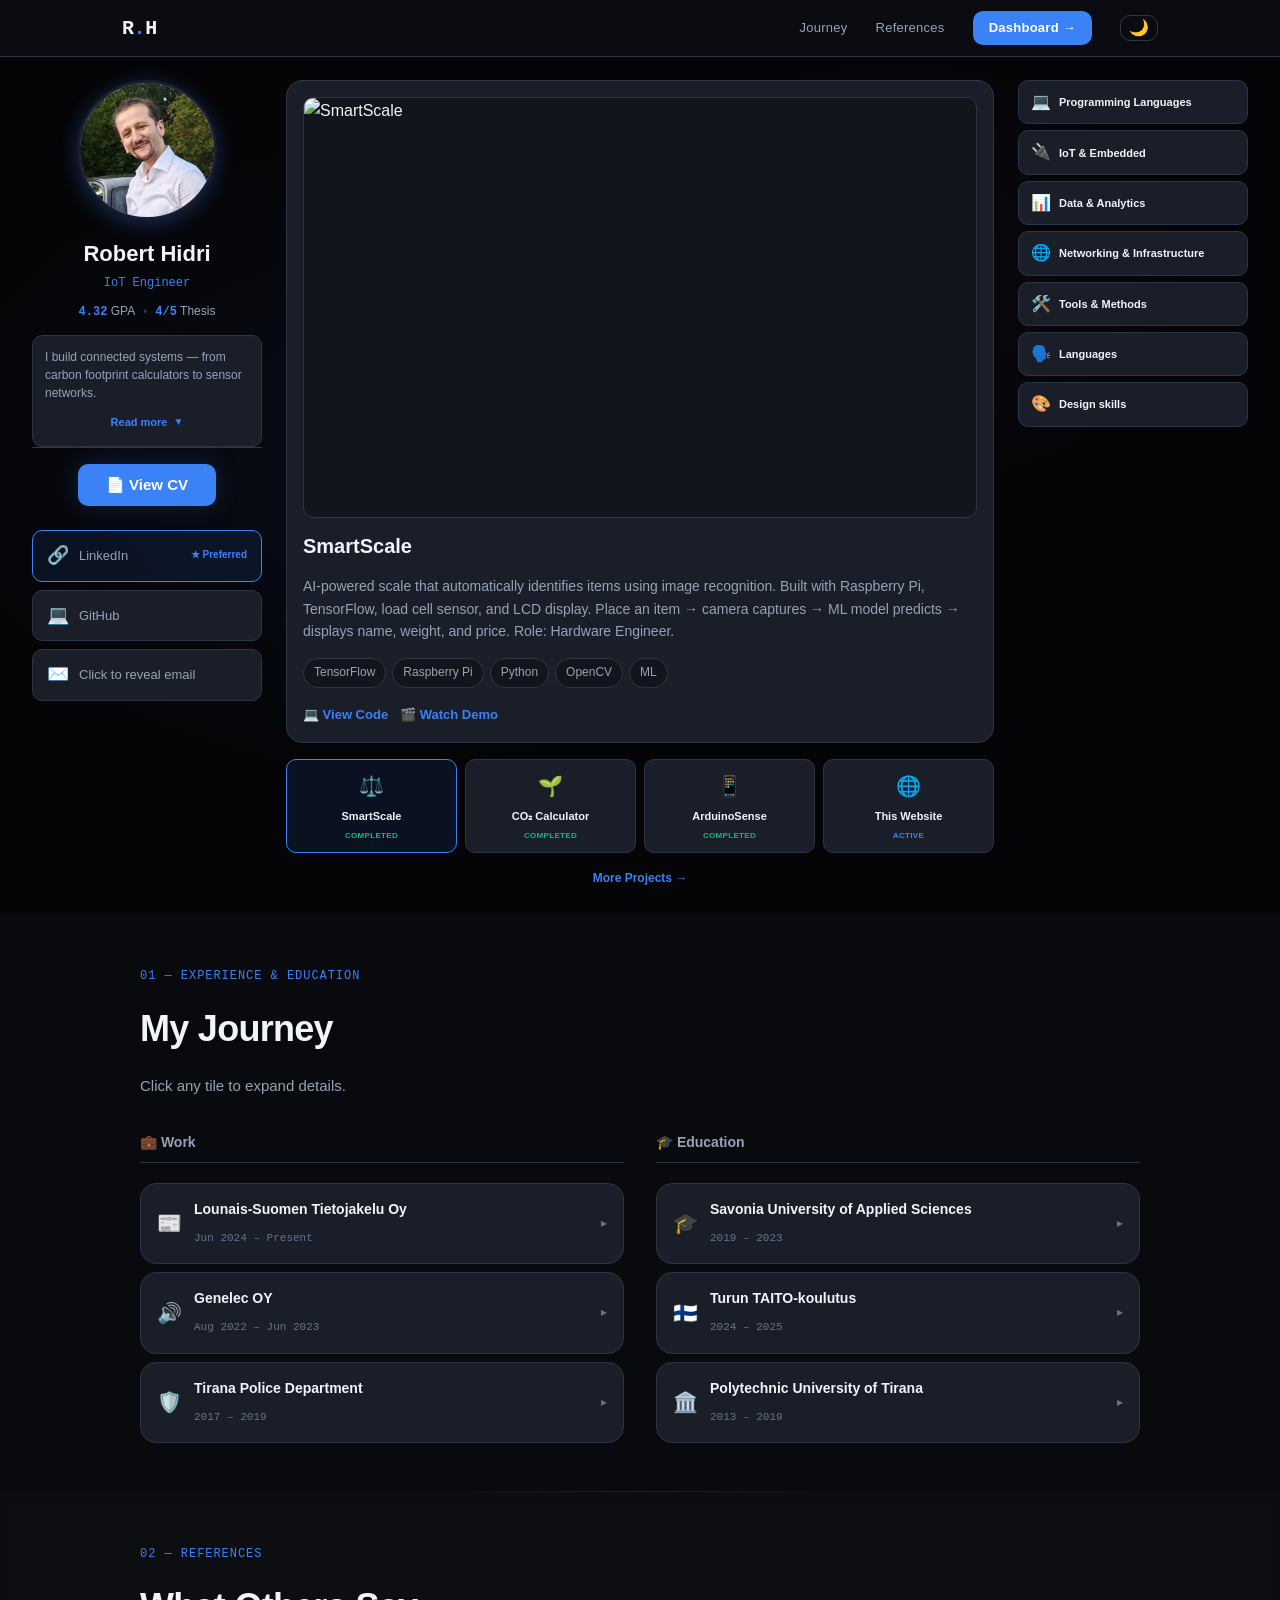
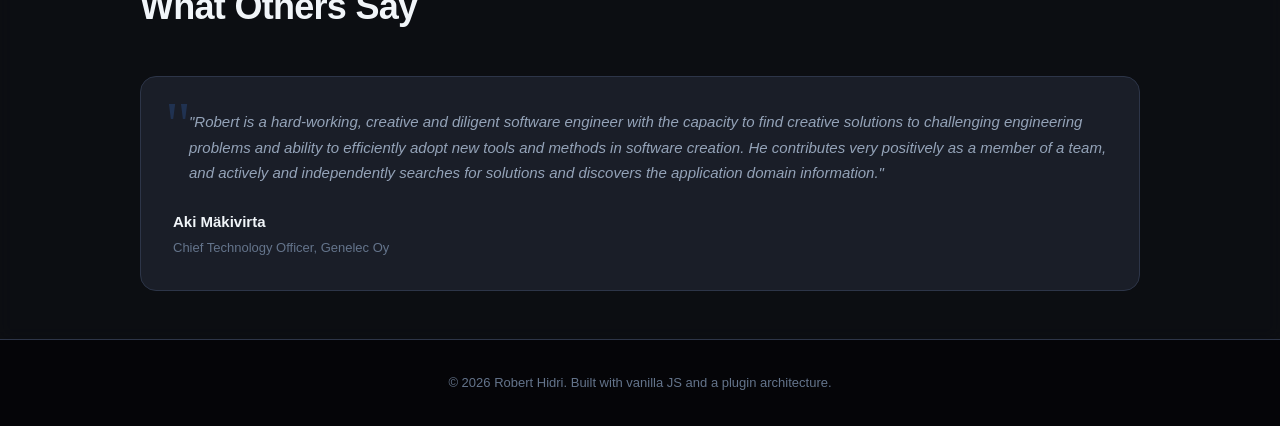
==== commit ab36ca79: "Merge pull request #2 from Robert26912/claude/code-review-xqwr2 Remove orbs, make light mode toggle-" ====
--- a/index.html
+++ b/index.html
@@ -99,7 +99,7 @@
                 <div class="profile-card" id="profileCard">
                     <div class="profile-photo-wrapper">
                         <div class="profile-photo" id="profilePhoto" role="img" aria-label="Robert Hidri profile photo">
-                            <span class="photo-placeholder">R.H</span>
+                              <img src="media\portfolio\1.jpg" alt="Robert Hidri profile photo">
                         </div>
                     </div>
 
@@ -208,6 +208,7 @@
             </div>
         </section>
 
+
         <!-- References -->
         <section id="references" class="section section-alt">
             <div class="section-inner">
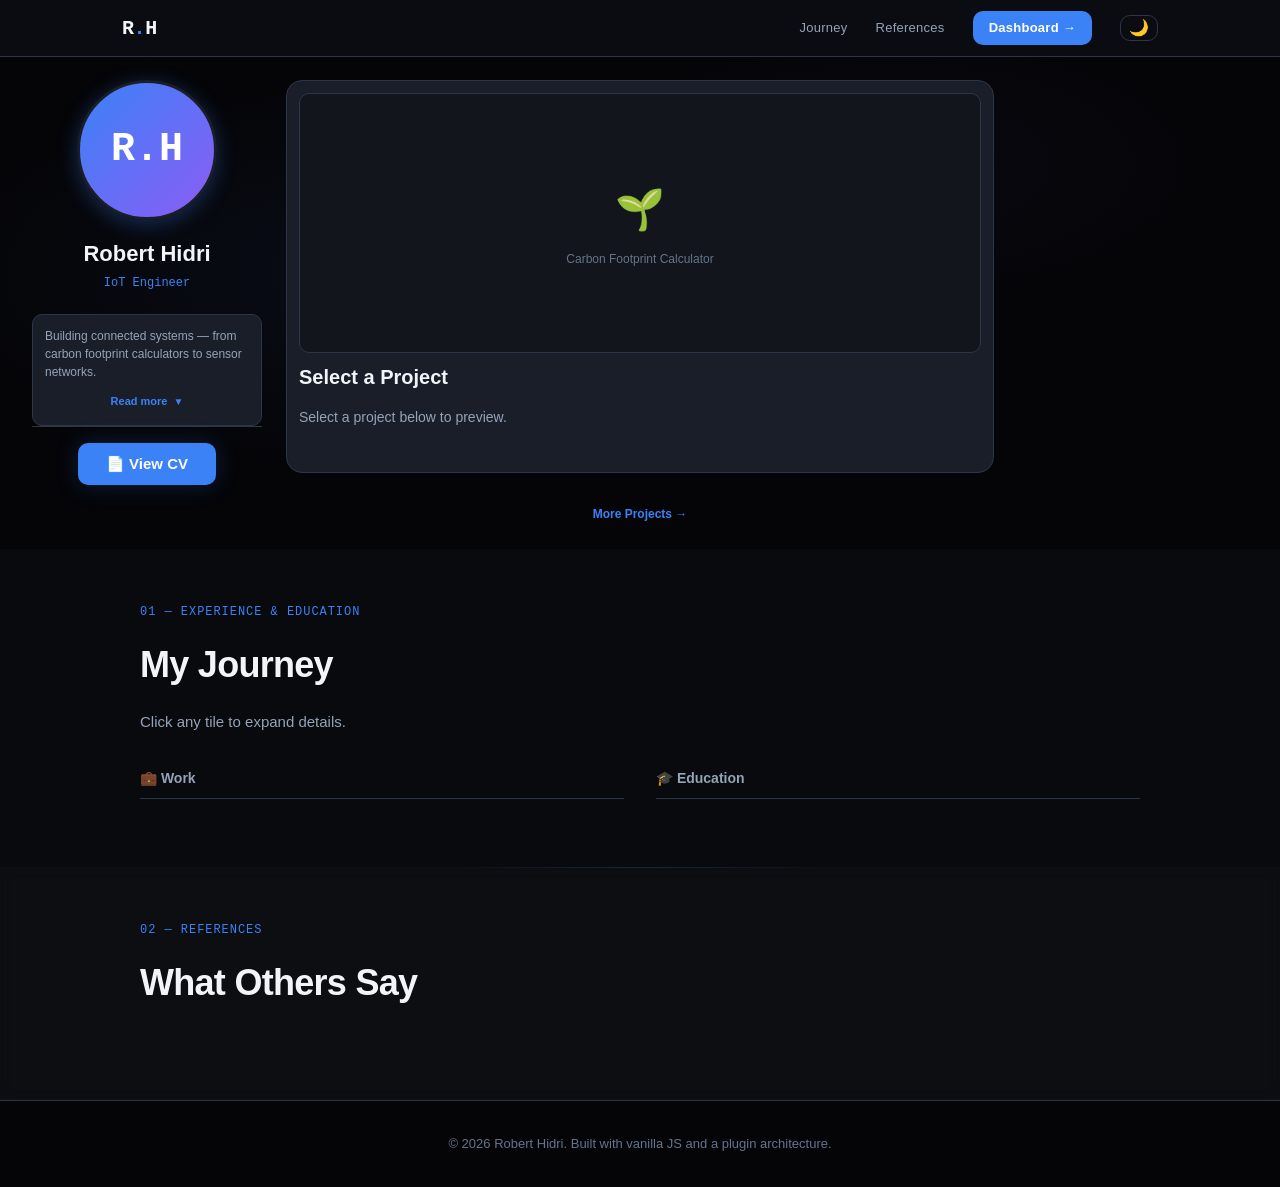
==== commit 84250f46: "Make profile card data-driven: dynamic stats, photo support, location, rich bio - Stats rendered fro" ====
--- a/index.html
+++ b/index.html
@@ -98,19 +98,18 @@
                 <!-- Profile Card -->
                 <div class="profile-card" id="profileCard">
                     <div class="profile-photo-wrapper">
-                        <div class="profile-photo" id="profilePhoto" role="img" aria-label="Robert Hidri profile photo">
-                              <img src="media\portfolio\1.jpg" alt="Robert Hidri profile photo">
+                        <div class="profile-photo" id="profilePhoto" role="img" aria-label="Profile photo">
+                            <span class="photo-placeholder" id="photoPlaceholder">R.H</span>
                         </div>
                     </div>
 
                     <h1 class="profile-name" id="heroName">Robert Hidri</h1>
                     <p class="profile-title" id="heroTitle">IoT Engineer</p>
-
-                    <!-- Quick Stats -->
-                    <div class="profile-quick-stats" aria-label="Academic achievements">
-                        <span class="quick-stat"><strong>4.32</strong> GPA</span>
-                        <span class="quick-stat-divider" aria-hidden="true">•</span>
-                        <span class="quick-stat"><strong>4/5</strong> Thesis</span>
+                    <p class="profile-location" id="heroLocation"></p>
+
+                    <!-- Quick Stats (rendered from profile.json) -->
+                    <div class="profile-quick-stats" id="profileStats" aria-label="Key achievements">
+                        <!-- Populated by JS from profile.stats array -->
                     </div>
 
                     <!-- Expandable Bio Section -->
@@ -124,7 +123,7 @@
                         </div>
 
                         <div class="profile-bio-full" id="bioFull" aria-hidden="true">
-                            <p class="bio-full-text" id="bioFullText">Loading...</p>
+                            <div class="bio-full-text" id="bioFullText">Loading...</div>
                             <div class="bio-highlights" id="bioHighlights"></div>
                         </div>
                     </div>
--- a/style.css
+++ b/style.css
@@ -217,6 +217,12 @@
     font-family: var(--font-mono);
     font-size: 0.75rem;
     color: var(--accent);
+    margin-bottom: 0.25rem;
+}
+
+.profile-location {
+    font-size: 0.6875rem;
+    color: var(--text-dim);
     margin-bottom: 0.5rem;
 }
 
@@ -314,7 +320,7 @@
 }
 
 .profile-bio-wrapper.expanded .profile-bio-full {
-    max-height: 500px;
+    max-height: 800px;
     padding: 0.75rem;
 }
 
@@ -323,6 +329,19 @@
     color: var(--text-muted);
     line-height: 1.6;
     margin-bottom: 0.75rem;
+}
+
+.bio-full-text .bio-paragraph {
+    margin-bottom: 0.5rem;
+}
+
+.bio-full-text .bio-paragraph:last-child {
+    margin-bottom: 0;
+}
+
+.bio-full-text .bio-paragraph strong {
+    color: var(--text);
+    font-weight: 600;
 }
 
 .bio-highlights {
@@ -401,6 +420,16 @@
     font-size: 0.625rem;
     color: var(--accent);
     font-weight: 600;
+}
+
+.contact-mini-tile.contact-mini-static {
+    cursor: default;
+    opacity: 0.8;
+}
+
+.contact-mini-tile.contact-mini-static:hover {
+    transform: none;
+    border-color: var(--border);
 }
 
 .contact-mini-tile.revealed {
@@ -510,16 +539,17 @@
 .showcase-preview {
     display: flex;
     flex-direction: column;
-    gap: 0.75rem;
+    gap: 0.5rem;
     background: var(--bg-card);
     border: 1px solid var(--border);
     border-radius: var(--radius-lg);
-    padding: 1rem;
+    padding: 0.75rem;
     overflow: hidden;
 }
 
 .showcase-preview .preview-media {
-    aspect-ratio: 16/10;
+    aspect-ratio: 21/9;
+    max-height: 260px;
     background: var(--bg-surface);
     border: 1px solid var(--border);
     border-radius: var(--radius);
@@ -534,6 +564,16 @@
     height: 100%;
     object-fit: cover;
 }
+
+
+.preview-media-gallery {
+    position: relative;
+    width: 100%;
+    height: 100%;
+}
+
+
+
 
 .preview-placeholder {
     display: flex;
@@ -570,7 +610,7 @@
     flex: 1;
     overflow: hidden;
     display: -webkit-box;
-    -webkit-line-clamp: 4;
+    -webkit-line-clamp: 3;
     -webkit-box-orient: vertical;
 }
 
--- a/responsive.css
+++ b/responsive.css
@@ -62,8 +62,8 @@
     }
     
     .showcase-preview .preview-media {
-        aspect-ratio: 16/9;
-        max-height: 250px;
+        aspect-ratio: 21/9;
+        max-height: 220px;
     }
     
     /* Skills sidebar becomes horizontal */
